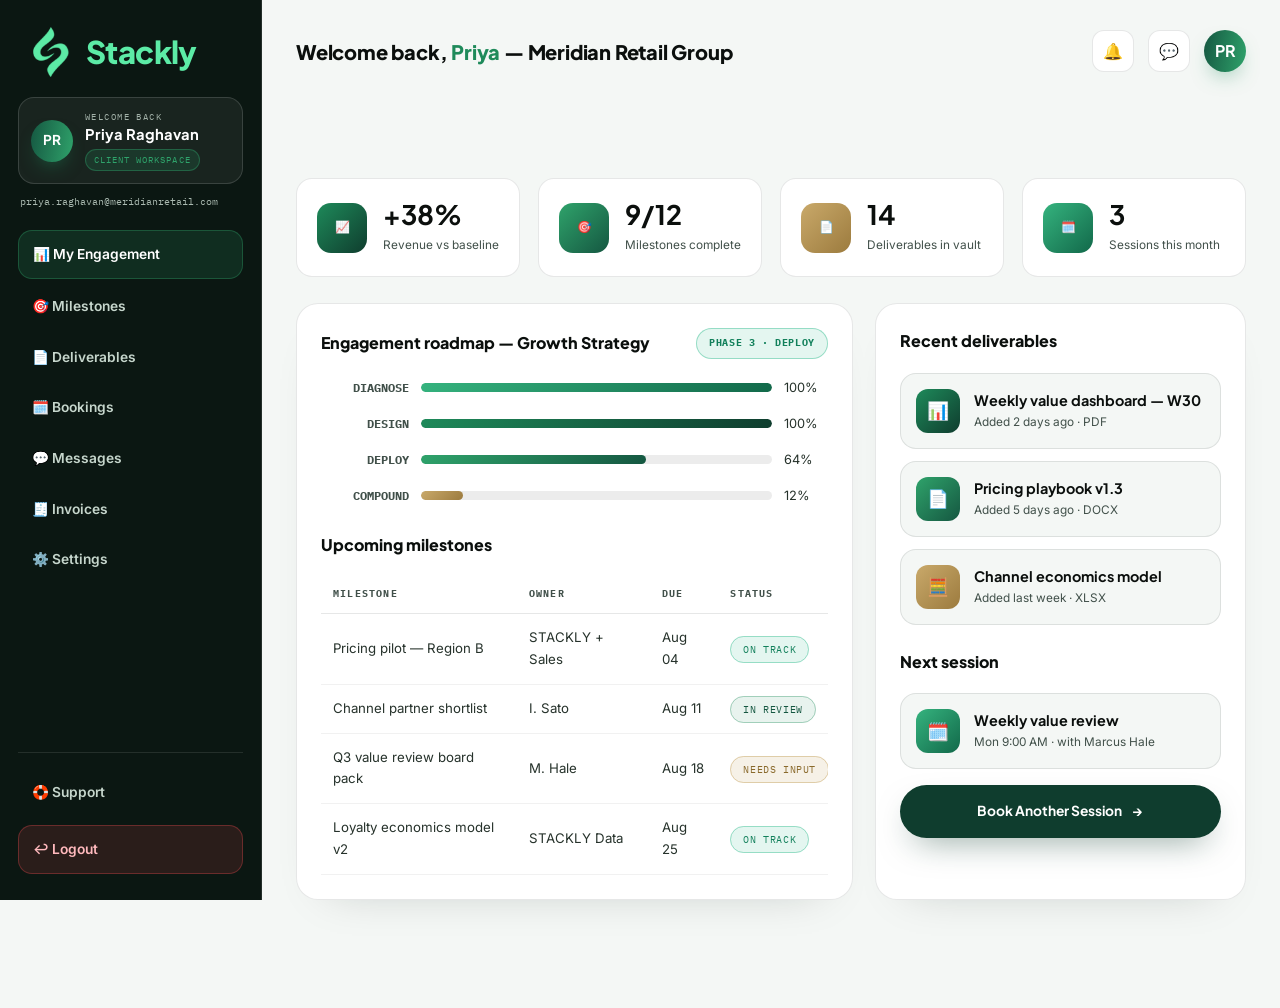
==== client-dashboard.html @ 8daa5e7c "second commit" ====
<!DOCTYPE html>
<html lang="en">
<head>
<meta charset="UTF-8">
<meta name="viewport" content="width=device-width, initial-scale=1.0">
<title>Client Dashboard — STACKLY</title>
<link rel="stylesheet" href="css/style.css">
</head>
<body class="dash-body">
<aside class="dash-side">
  <button class="side-close" aria-label="Close menu">✕</button>
  <a href="client-dashboard.html" class="logo"><span class="mark">◆</span>Stack<span class="tail">ly</span></a>

  <div class="side-id">
    <span class="side-avatar">PR</span>
    <div class="side-id-text">
      <small>Welcome back</small>
      <b>Priya Raghavan</b>
      <span class="side-role">Client workspace</span>
    </div>
  </div>
  <span class="side-mail" title="priya.raghavan@meridianretail.com">priya.raghavan@meridianretail.com</span>

  <nav class="dash-nav">
    <a href="#overview" data-view="overview" class="active">📊 My Engagement</a>
    <a href="#milestones" data-view="milestones">🎯 Milestones</a>
    <a href="#deliverables" data-view="deliverables">📄 Deliverables</a>
    <a href="#bookings" data-view="bookings">🗓️ Bookings</a>
    <a href="#messages" data-view="messages">💬 Messages</a>
    <a href="#invoices" data-view="invoices">🧾 Invoices</a>
    <a href="#settings" data-view="settings">⚙️ Settings</a>
  </nav>

  <div class="side-bottom">
    <nav class="dash-nav">
      <a href="#support" data-view="support">🛟 Support</a>
      <a href="login.html" class="logout">↩ Logout</a>
    </nav>
  </div>
</aside>

<main class="dash-main">
  <div class="dash-topbar">
    <div class="dash-topbar-left">
      <button class="icon-btn dash-menu-toggle" aria-label="Toggle sidebar">☰</button>
      <h1 data-title>Welcome back, <span>Priya</span> — Meridian Retail Group</h1>
    </div>
    <div class="dash-user">
      <button class="icon-btn" onclick="location.href='404dash.html'" aria-label="Notifications">🔔</button>
      <button class="icon-btn" onclick="location.href='404dash.html'" aria-label="Messages">💬</button>
      <span class="avatar">PR</span>
    </div>
  </div>

  <!-- greeting block (mobile only) -->
  <div class="dash-welcome">
    <b>Welcome back, Priya</b>
    <span>Meridian Retail Group · Growth Strategy engagement</span>
  </div>

  <!-- ============ MY ENGAGEMENT ============ -->
  <section class="dash-view" data-panel="overview">
    <div class="stat-grid">
      <div class="stat-card"><span class="s-ic bg-cobalt">📈</span><div><b>+<span data-count="38">0</span>%</b><span>Revenue vs baseline</span></div></div>
      <div class="stat-card"><span class="s-ic bg-violet">🎯</span><div><b><span data-count="9">0</span>/12</b><span>Milestones complete</span></div></div>
      <div class="stat-card"><span class="s-ic bg-brass">📄</span><div><b><span data-count="14">0</span></b><span>Deliverables in vault</span></div></div>
      <div class="stat-card"><span class="s-ic bg-teal">🗓️</span><div><b><span data-count="3">0</span></b><span>Sessions this month</span></div></div>
    </div>

    <div class="dash-cols">
      <div class="dash-panel">
        <h2>Engagement roadmap — Growth Strategy <span class="pill ok">PHASE 3 · DEPLOY</span></h2>
        <div class="bar-row"><b>DIAGNOSE</b><div class="bar-track"><div class="bar-fill bg-teal" data-w="100"></div></div><span>100%</span></div>
        <div class="bar-row"><b>DESIGN</b><div class="bar-track"><div class="bar-fill bg-cobalt" data-w="100"></div></div><span>100%</span></div>
        <div class="bar-row"><b>DEPLOY</b><div class="bar-track"><div class="bar-fill bg-violet" data-w="64"></div></div><span>64%</span></div>
        <div class="bar-row"><b>COMPOUND</b><div class="bar-track"><div class="bar-fill bg-brass" data-w="12"></div></div><span>12%</span></div>
        <h2 style="margin-top:26px;">Upcoming milestones</h2>
        <div class="table-scroll">
        <table class="dash-table">
          <thead><tr><th>Milestone</th><th>Owner</th><th>Due</th><th>Status</th></tr></thead>
          <tbody>
            <tr><td>Pricing pilot — Region B</td><td>STACKLY + Sales</td><td>Aug 04</td><td><span class="pill ok">ON TRACK</span></td></tr>
            <tr><td>Channel partner shortlist</td><td>I. Sato</td><td>Aug 11</td><td><span class="pill info">IN REVIEW</span></td></tr>
            <tr><td>Q3 value review board pack</td><td>M. Hale</td><td>Aug 18</td><td><span class="pill warn">NEEDS INPUT</span></td></tr>
            <tr><td>Loyalty economics model v2</td><td>STACKLY Data</td><td>Aug 25</td><td><span class="pill ok">ON TRACK</span></td></tr>
          </tbody>
        </table>
        </div>
      </div>
      <div class="dash-panel">
        <h2>Recent deliverables</h2>
        <div class="info-card" style="margin-bottom:12px;"><span class="i-ic bg-cobalt">📊</span><div><h3>Weekly value dashboard — W30</h3><p>Added 2 days ago · PDF</p></div></div>
        <div class="info-card" style="margin-bottom:12px;"><span class="i-ic bg-violet">📄</span><div><h3>Pricing playbook v1.3</h3><p>Added 5 days ago · DOCX</p></div></div>
        <div class="info-card" style="margin-bottom:12px;"><span class="i-ic bg-brass">🧮</span><div><h3>Channel economics model</h3><p>Added last week · XLSX</p></div></div>
        <h2 style="margin-top:24px;">Next session</h2>
        <div class="info-card"><span class="i-ic bg-teal">🗓️</span><div><h3>Weekly value review</h3><p>Mon 9:00 AM · with Marcus Hale</p></div></div>
        <a href="404dash.html" class="btn btn-grad" style="width:100%;justify-content:center;margin-top:16px;">Book Another Session <span class="arr">→</span></a>
      </div>
    </div>
  </section>

  <!-- ============ MILESTONES ============ -->
  <section class="dash-view" data-panel="milestones" hidden>
    <div class="stat-grid">
      <div class="stat-card"><span class="s-ic bg-teal">✅</span><div><b><span data-count="9">0</span></b><span>Completed</span></div></div>
      <div class="stat-card"><span class="s-ic bg-cobalt">🚧</span><div><b><span data-count="2">0</span></b><span>In progress</span></div></div>
      <div class="stat-card"><span class="s-ic bg-brass">⏳</span><div><b><span data-count="1">0</span></b><span>Awaiting your input</span></div></div>
      <div class="stat-card"><span class="s-ic bg-violet">📅</span><div><b><span data-count="11">0</span>mo</b><span>To measured P&amp;L impact</span></div></div>
    </div>
    <div class="dash-panel">
      <h2>All milestones — Growth Strategy <a href="404dash.html" class="btn btn-ghost" style="color:var(--forest);">Export plan</a></h2>
      <div class="table-scroll">
      <table class="dash-table">
        <thead><tr><th>#</th><th>Milestone</th><th>Phase</th><th>Owner</th><th>Due</th><th>Status</th></tr></thead>
        <tbody>
          <tr><td>01</td><td>Baseline &amp; metric agreement</td><td>Diagnose</td><td>M. Hale</td><td>Feb 12</td><td><span class="pill ok">COMPLETE</span></td></tr>
          <tr><td>02</td><td>Demand &amp; segment analysis</td><td>Diagnose</td><td>STACKLY Data</td><td>Mar 03</td><td><span class="pill ok">COMPLETE</span></td></tr>
          <tr><td>03</td><td>Pricing power diagnostic</td><td>Diagnose</td><td>I. Sato</td><td>Mar 24</td><td><span class="pill ok">COMPLETE</span></td></tr>
          <tr><td>04</td><td>Growth roadmap sign-off</td><td>Design</td><td>Board</td><td>Apr 14</td><td><span class="pill ok">COMPLETE</span></td></tr>
          <tr><td>05</td><td>Channel economics model v1</td><td>Design</td><td>STACKLY Data</td><td>May 05</td><td><span class="pill ok">COMPLETE</span></td></tr>
          <tr><td>06</td><td>Operating cadence rollout</td><td>Design</td><td>M. Hale</td><td>May 26</td><td><span class="pill ok">COMPLETE</span></td></tr>
          <tr><td>07</td><td>Pricing pilot — Region A</td><td>Deploy</td><td>Sales</td><td>Jun 16</td><td><span class="pill ok">COMPLETE</span></td></tr>
          <tr><td>08</td><td>Frontline enablement program</td><td>Deploy</td><td>I. Sato</td><td>Jul 07</td><td><span class="pill ok">COMPLETE</span></td></tr>
          <tr><td>09</td><td>Value tracking dashboard live</td><td>Deploy</td><td>STACKLY Data</td><td>Jul 21</td><td><span class="pill ok">COMPLETE</span></td></tr>
          <tr><td>10</td><td>Pricing pilot — Region B</td><td>Deploy</td><td>STACKLY + Sales</td><td>Aug 04</td><td><span class="pill ok">ON TRACK</span></td></tr>
          <tr><td>11</td><td>Channel partner shortlist</td><td>Deploy</td><td>I. Sato</td><td>Aug 11</td><td><span class="pill info">IN REVIEW</span></td></tr>
          <tr><td>12</td><td>Q3 value review board pack</td><td>Compound</td><td>M. Hale</td><td>Aug 18</td><td><span class="pill warn">NEEDS INPUT</span></td></tr>
        </tbody>
      </table>
      </div>
    </div>
  </section>

  <!-- ============ DELIVERABLES ============ -->
  <section class="dash-view" data-panel="deliverables" hidden>
    <div class="dash-panel">
      <h2>Document vault — 14 files <a href="404dash.html" class="btn btn-grad">Upload a file</a></h2>
      <div class="doc-grid">
        <div class="info-card"><span class="i-ic bg-cobalt">📊</span><div><h3>Weekly value dashboard — W30</h3><p>PDF · 2.4 MB · added 2 days ago</p></div></div>
        <div class="info-card"><span class="i-ic bg-violet">📄</span><div><h3>Pricing playbook v1.3</h3><p>DOCX · 1.1 MB · added 5 days ago</p></div></div>
        <div class="info-card"><span class="i-ic bg-brass">🧮</span><div><h3>Channel economics model</h3><p>XLSX · 3.8 MB · added last week</p></div></div>
        <div class="info-card"><span class="i-ic bg-teal">📑</span><div><h3>Q2 value review board pack</h3><p>PDF · 6.2 MB · added Jul 02</p></div></div>
        <div class="info-card"><span class="i-ic bg-rose">🗺️</span><div><h3>36-month growth roadmap</h3><p>PDF · 4.7 MB · added Apr 14</p></div></div>
        <div class="info-card"><span class="i-ic bg-cobalt">📈</span><div><h3>Demand &amp; segment analysis</h3><p>XLSX · 5.1 MB · added Mar 03</p></div></div>
        <div class="info-card"><span class="i-ic bg-violet">📝</span><div><h3>Pricing diagnostic memo</h3><p>PDF · 900 KB · added Mar 24</p></div></div>
        <div class="info-card"><span class="i-ic bg-brass">📋</span><div><h3>Operating cadence guide</h3><p>DOCX · 780 KB · added May 26</p></div></div>
      </div>
    </div>
  </section>

  <!-- ============ BOOKINGS ============ -->
  <section class="dash-view" data-panel="bookings" hidden>
    <div class="dash-cols">
      <div class="dash-panel">
        <h2>Upcoming sessions <a href="404dash.html" class="btn btn-grad">Book a session</a></h2>
        <div class="table-scroll">
        <table class="dash-table">
          <thead><tr><th>Date</th><th>Session</th><th>Lead</th><th>Format</th><th>Status</th></tr></thead>
          <tbody>
            <tr><td>Mon, Aug 04</td><td>Weekly value review</td><td>M. Hale</td><td>Video · 45 min</td><td><span class="pill ok">CONFIRMED</span></td></tr>
            <tr><td>Thu, Aug 07</td><td>Pricing pilot readout</td><td>I. Sato</td><td>On-site · 90 min</td><td><span class="pill ok">CONFIRMED</span></td></tr>
            <tr><td>Mon, Aug 11</td><td>Weekly value review</td><td>M. Hale</td><td>Video · 45 min</td><td><span class="pill info">PENDING</span></td></tr>
            <tr><td>Tue, Aug 19</td><td>Q3 board pack walkthrough</td><td>M. Hale</td><td>On-site · 2 hrs</td><td><span class="pill info">PENDING</span></td></tr>
          </tbody>
        </table>
        </div>
      </div>
      <div class="dash-panel">
        <h2>Your partner</h2>
        <div class="info-card" style="margin-bottom:12px;"><span class="i-ic bg-cobalt">👤</span><div><h3>Marcus Hale</h3><p>Managing Partner · Growth</p></div></div>
        <div class="info-card" style="margin-bottom:12px;"><span class="i-ic bg-violet">👤</span><div><h3>Ingrid Sato</h3><p>Partner · Market Entry</p></div></div>
        <h2 style="margin-top:24px;">Session credits</h2>
        <div class="bar-row"><b>USED</b><div class="bar-track"><div class="bar-fill bg-cobalt" data-w="68"></div></div><span>17</span></div>
        <div class="bar-row"><b>REMAIN</b><div class="bar-track"><div class="bar-fill bg-teal" data-w="32"></div></div><span>8</span></div>
        <a href="404dash.html" class="btn btn-ghost" style="width:100%;justify-content:center;margin-top:14px;color:var(--forest);">Request more credits</a>
      </div>
    </div>
  </section>

  <!-- ============ MESSAGES ============ -->
  <section class="dash-view" data-panel="messages" hidden>
    <div class="dash-panel">
      <h2>Message threads <a href="404dash.html" class="btn btn-grad">New message</a></h2>
      <div class="info-card" style="margin-bottom:12px;"><span class="i-ic bg-cobalt">💬</span><div><h3>Marcus Hale — Pricing pilot results</h3><p>“Region A landed at +6.4% margin, ahead of the model…” · 2 hrs ago</p></div><span class="pill warn">2 NEW</span></div>
      <div class="info-card" style="margin-bottom:12px;"><span class="i-ic bg-violet">💬</span><div><h3>Ingrid Sato — Partner shortlist</h3><p>“Four candidates cleared commercial screening…” · yesterday</p></div><span class="pill warn">1 NEW</span></div>
      <div class="info-card" style="margin-bottom:12px;"><span class="i-ic bg-brass">💬</span><div><h3>STACKLY Data — Dashboard refresh</h3><p>“W30 figures are live in your vault.” · 2 days ago</p></div><span class="pill ok">READ</span></div>
      <div class="info-card" style="margin-bottom:12px;"><span class="i-ic bg-teal">💬</span><div><h3>Engagement desk — Q3 board pack</h3><p>“We need your commentary by Friday to lock the pack.” · 4 days ago</p></div><span class="pill ok">READ</span></div>
      <div class="info-card"><span class="i-ic bg-rose">💬</span><div><h3>Marcus Hale — Cadence change</h3><p>“Moving the weekly to 9:00 from next Monday.” · last week</p></div><span class="pill ok">READ</span></div>
    </div>
  </section>

  <!-- ============ INVOICES ============ -->
  <section class="dash-view" data-panel="invoices" hidden>
    <div class="stat-grid">
      <div class="stat-card"><span class="s-ic bg-cobalt">🧾</span><div><b>$<span data-count="95">0</span>k</b><span>Engagement value</span></div></div>
      <div class="stat-card"><span class="s-ic bg-teal">✅</span><div><b>$<span data-count="66.5">0</span>k</b><span>Settled to date</span></div></div>
      <div class="stat-card"><span class="s-ic bg-brass">⏳</span><div><b>$<span data-count="19">0</span>k</b><span>Outstanding</span></div></div>
      <div class="stat-card"><span class="s-ic bg-violet">🎯</span><div><b>$<span data-count="9.5">0</span>k</b><span>Outcome-linked</span></div></div>
    </div>
    <div class="dash-panel">
      <h2>Invoice history <a href="404dash.html" class="btn btn-ghost" style="color:var(--forest);">Download all</a></h2>
      <div class="table-scroll">
      <table class="dash-table">
        <thead><tr><th>Invoice</th><th>Issued</th><th>Description</th><th>Amount</th><th>Status</th></tr></thead>
        <tbody>
          <tr><td>FY26-071</td><td>Feb 14</td><td>Engagement mobilisation</td><td>$28,500</td><td><span class="pill ok">PAID</span></td></tr>
          <tr><td>FY26-088</td><td>Apr 16</td><td>Design phase — milestone 04–06</td><td>$23,750</td><td><span class="pill ok">PAID</span></td></tr>
          <tr><td>FY26-102</td><td>Jun 18</td><td>Deploy phase — milestone 07–09</td><td>$14,250</td><td><span class="pill ok">PAID</span></td></tr>
          <tr><td>FY26-114</td><td>Jul 22</td><td>Deploy phase — milestone 10–11</td><td>$19,000</td><td><span class="pill warn">DUE AUG 21</span></td></tr>
          <tr><td>FY26-120</td><td>—</td><td>Outcome-linked tranche</td><td>$9,500</td><td><span class="pill info">ON COMPLETION</span></td></tr>
        </tbody>
      </table>
      </div>
    </div>
  </section>

  <!-- ============ SETTINGS ============ -->
  <section class="dash-view" data-panel="settings" hidden>
    <div class="dash-cols">
      <div class="dash-panel">
        <h2>Account details</h2>
        <div class="form-row">
          <div class="form-field"><label for="stName">Full name</label><input id="stName" type="text" value="Priya Raghavan"><span class="field-msg"></span></div>
          <div class="form-field"><label for="stRole">Job title</label><input id="stRole" type="text" value="Chief Executive Officer"><span class="field-msg"></span></div>
        </div>
        <div class="form-row">
          <div class="form-field"><label for="stMail">Work email</label><input id="stMail" type="email" value="priya.raghavan@meridianretail.com"><span class="field-msg"></span></div>
          <div class="form-field"><label for="stPhone">Phone</label><input id="stPhone" type="tel" value="9876543210" maxlength="10" inputmode="numeric"><span class="field-msg"></span></div>
        </div>
        <div class="form-field"><label for="stCo">Company</label><input id="stCo" type="text" value="Meridian Retail Group"><span class="field-msg"></span></div>
        <a href="404dash.html" class="btn btn-grad" style="width:100%;justify-content:center;">Save changes <span class="arr">→</span></a>
      </div>
      <div class="dash-panel">
        <h2>Notifications</h2>
        <label class="toggle-row"><span><b>Milestone updates</b><small>When a milestone changes status</small></span><input type="checkbox" checked><i></i></label>
        <label class="toggle-row"><span><b>New deliverables</b><small>When a file lands in your vault</small></span><input type="checkbox" checked><i></i></label>
        <label class="toggle-row"><span><b>Session reminders</b><small>24 hours before each session</small></span><input type="checkbox" checked><i></i></label>
        <label class="toggle-row"><span><b>Invoice alerts</b><small>When an invoice is issued or due</small></span><input type="checkbox"><i></i></label>
        <label class="toggle-row"><span><b>The Monday Briefing</b><small>Weekly strategy newsletter</small></span><input type="checkbox" checked><i></i></label>
        <h2 style="margin-top:24px;">Security</h2>
        <a href="404dash.html" class="btn btn-ghost" style="width:100%;justify-content:center;color:var(--forest);">Change password</a>
      </div>
    </div>
  </section>

  <!-- ============ SUPPORT ============ -->
  <section class="dash-view" data-panel="support" hidden>
    <div class="dash-cols">
      <div class="dash-panel">
        <h2>Get help</h2>
        <div class="info-card" style="margin-bottom:12px;"><span class="i-ic bg-cobalt">📞</span><div><h3>Call the engagement desk</h3><p>(+01) 234-567-89 · Mon–Fri, 9:00–18:00</p></div></div>
        <div class="info-card" style="margin-bottom:12px;"><span class="i-ic bg-violet">✉️</span><div><h3>Email your partner</h3><p>marcus.hale@stackly.consulting</p></div></div>
        <div class="info-card" style="margin-bottom:12px;"><span class="i-ic bg-brass">🛟</span><div><h3>Raise a support ticket</h3><p>Typical first response — under 3 hours</p></div></div>
        <div class="info-card"><span class="i-ic bg-teal">📘</span><div><h3>Workspace guide</h3><p>How to use the vault, cadence and value tracking</p></div></div>
        <a href="404dash.html" class="btn btn-grad" style="width:100%;justify-content:center;margin-top:16px;">Open a ticket <span class="arr">→</span></a>
      </div>
      <div class="dash-panel">
        <h2>Common questions</h2>
        <div class="faq-list">
          <details class="faq"><summary>How often is the value dashboard refreshed?<span class="pl">＋</span></summary><div class="faq-body">Every Monday by 07:00 local time, using the previous week's closed figures from your systems.</div></details>
          <details class="faq"><summary>Who can I add to this workspace?<span class="pl">＋</span></summary><div class="faq-body">Any named contact on the engagement contract. Ask your partner to invite them — access is provisioned within one business day.</div></details>
          <details class="faq"><summary>How long are deliverables retained?<span class="pl">＋</span></summary><div class="faq-body">For the duration of the engagement plus 24 months. You can export the full vault at any point.</div></details>
          <details class="faq"><summary>Can I reschedule a session?<span class="pl">＋</span></summary><div class="faq-body">Yes — reschedule from Bookings up to 12 hours before the session, or message your partner directly.</div></details>
        </div>
      </div>
    </div>
  </section>
</main>
<script src="js/script.js"></script>
</body>
</html>
---- css/style.css ----
/* ============================================================
   STACKLY — Business Strategy Consulting
   Theme: Optive-style · White / Forest Green / Charcoal / Mint
   Fonts: Plus Jakarta Sans (display) · Inter (body) · IBM Plex Mono (data)
   ============================================================ */
@import url('https://fonts.googleapis.com/css2?family=Plus+Jakarta+Sans:wght@400;500;600;700;800&family=Inter:wght@400;500;600;700&family=IBM+Plex+Mono:wght@400;500;600&display=swap');

:root{
  --paper:#FFFFFF;
  --cloud:#F4F7F5;
  --mint:#E9F3EC;
  --forest:#0F3D2E;
  --forest-2:#155741;
  --pine:#0B1712;
  --pine-2:#10231B;
  --em:#1E8A5A;
  --em-bright:#2FA36B;
  --logo-light:#17C97C;   /* logo on white headers */
  --logo-dark:#5CEBA6;    /* logo on forest/dark panels */
  --sand:#C9A96A;
  --ink:#0B0F0D;
  --slate:#41504A;
  --mist:#C6D6CC;
  --line:rgba(255,255,255,.1);
  --line-dark:rgba(16,22,19,.1);
  --grad:linear-gradient(100deg,var(--forest-2),var(--em-bright));
  --grad-soft:linear-gradient(100deg,rgba(30,138,90,.12),rgba(47,163,107,.12));
  --glass:rgba(255,255,255,.06);
  --glass-brd:rgba(255,255,255,.14);
  --shadow:0 24px 60px -24px rgba(8,25,18,.5);
  --r-lg:22px; --r-md:16px; --r-sm:10px;
  --fd:'Plus Jakarta Sans',sans-serif;
  --fb:'Inter',sans-serif;
  --fm:'IBM Plex Mono',monospace;
  --wrap:1180px;
  --ease:cubic-bezier(.22,.68,.28,1);
  /* one spacing scale for every section + card grid */
  --sec-pad:78px;      /* vertical rhythm between sections */
  --grid-gap:24px;     /* gap for all card grids          */
  --head-gap:42px;     /* section heading → content       */
  --head-h:92px;       /* sticky header height allowance  */
}

*{margin:0;padding:0;box-sizing:border-box;}
/* Animated counters are spans inside <b>. Component label rules like
   `.stat-card span` would otherwise shrink them to caption size, so this
   utility forces them to inherit the number styling around them. */
[data-count]{font-size:inherit!important;color:inherit!important;line-height:inherit!important;letter-spacing:inherit!important;}
html{scroll-behavior:smooth;}
body{font-family:var(--fb);color:var(--ink);background:var(--paper);line-height:1.65;overflow-x:hidden;}
img,svg,canvas,video{max-width:100%;display:block;}
a{text-decoration:none;color:inherit;}
ul{list-style:none;}
button{font-family:inherit;cursor:pointer;border:none;background:none;}
input,textarea,select{font-family:inherit;}
::selection{background:var(--em);color:#fff;}

.wrap{width:min(var(--wrap),92%);margin-inline:auto;}
.eyebrow{font-family:var(--fm);font-size:.72rem;font-weight:600;letter-spacing:.22em;text-transform:uppercase;display:inline-flex;align-items:center;gap:10px;color:var(--em);}
.eyebrow::before{content:"";width:26px;height:1px;background:var(--em);display:inline-block;}
.sec-head{max-width:680px;margin-bottom:var(--head-gap);}
.sec-head h2{font-family:var(--fd);font-size:clamp(1.7rem,3.4vw,2.6rem);line-height:1.18;font-weight:800;margin-top:14px;letter-spacing:-.02em;color:var(--ink);}
.sec-head p{margin-top:14px;color:var(--slate);}
.sec-head.center{margin-inline:auto;text-align:center;}
/* centred call-to-action that closes a section */
.sec-cta{text-align:center;margin-top:38px;}
.sec-head.center .eyebrow::after{content:"";width:26px;height:1px;background:var(--em);display:inline-block;}
.on-dark .sec-head h2{color:#fff;}
.on-dark .sec-head p{color:var(--mist);}
.on-dark .eyebrow{color:var(--em-bright);}
.on-dark .eyebrow::before,.on-dark .sec-head.center .eyebrow::after{background:var(--em-bright);}
.grad-text{background:linear-gradient(100deg,var(--em-bright),#8FD9AE);-webkit-background-clip:text;background-clip:text;color:transparent;}

section{padding:var(--sec-pad) 0;position:relative;}
.sec-light{background:var(--cloud);}
.sec-white{background:var(--paper);}
.sec-dark{background:var(--pine-2);}

/* ---------- Buttons ---------- */
.btn{position:relative;display:inline-flex;align-items:center;gap:10px;font-family:var(--fd);font-weight:700;font-size:.86rem;padding:15px 30px;border-radius:60px;overflow:hidden;transition:transform .35s var(--ease),box-shadow .35s var(--ease),color .35s;z-index:1;}
.btn::before{content:"";position:absolute;inset:0;border-radius:inherit;transform:translateX(-101%);transition:transform .45s var(--ease);z-index:-1;}
.btn:hover{transform:translateY(-3px);}
.btn:active{transform:translateY(-1px) scale(.98);}
.btn-grad{background:var(--forest);color:#fff;box-shadow:0 14px 34px -14px rgba(15,61,46,.55);}
.btn-grad::before{background:var(--grad);}
.btn-grad:hover::before{transform:translateX(0);}
.btn-ghost{color:#fff;border:1px solid var(--glass-brd);background:var(--glass);backdrop-filter:blur(8px);}
.btn-ghost::before{background:var(--grad);}
.btn-ghost:hover{border-color:transparent;}
.btn-ghost:hover::before{transform:translateX(0);}
.btn-ink{background:var(--pine);color:#fff;}
.btn-ink::before{background:var(--grad);}
.btn-ink:hover::before{transform:translateX(0);}
.btn .arr{transition:transform .35s var(--ease);}
.btn:hover .arr{transform:translateX(5px);}

/* ---------- Header ---------- */
.site-head{position:sticky;top:0;z-index:120;background:var(--paper);border-bottom:1px solid var(--line-dark);padding:18px 0;transition:box-shadow .4s,padding .4s;}
.site-head.scrolled{box-shadow:0 14px 40px -20px rgba(8,25,18,.25);padding:13px 0;}
.head-in{display:flex;align-items:center;justify-content:space-between;gap:24px;}
.logo{font-family:var(--fd);font-weight:800;font-size:1.95rem;color:var(--logo-light);display:flex;align-items:center;gap:10px;letter-spacing:-.02em;position:relative;overflow:hidden;}
.logo::after{content:"";position:absolute;top:0;bottom:0;left:0;width:45%;z-index:2;pointer-events:none;opacity:0;mix-blend-mode:screen;background:linear-gradient(105deg,transparent 0%,rgba(255,255,255,.25) 42%,rgba(245,250,248,.95) 50%,rgba(255,255,255,.25) 58%,transparent 100%);transform:translateX(-180%) skewX(-16deg);}
.logo:hover::after{animation:logoShine .85s ease-out;}
@keyframes logoShine{0%{transform:translateX(-180%) skewX(-16deg);opacity:0;}12%{opacity:1;}100%{transform:translateX(260%) skewX(-16deg);opacity:0;}}
/* mark ships in two pre-coloured variants that match the wordmark exactly */
.logo .mark{width:50px;height:50px;flex:none;background:url(../assets/img/mark-light.webp) center/contain no-repeat;
  font-size:0;line-height:0;transition:transform .4s var(--ease);}
.on-dark .logo .mark,.site-foot .logo .mark,.auth-brand .logo .mark,.dash-side .logo .mark{background-image:url(../assets/img/mark-dark.webp);}
.logo:hover .mark{transform:scale(1.07);}
.logo span.tail{color:inherit;margin-left:-10px;}
.on-dark .logo,.site-foot .logo,.auth-brand .logo,.dash-side .logo{color:var(--logo-dark);}
.main-nav{display:flex;gap:6px;}
.main-nav a{position:relative;color:#26332C;font-weight:600;font-size:1rem;padding:11px 18px;border-radius:40px;transition:color .3s;}
.main-nav a::after{content:"";position:absolute;left:18px;right:18px;bottom:5px;height:2px;border-radius:2px;background:var(--grad);transform:scaleX(0);transform-origin:left;transition:transform .35s var(--ease);}
.main-nav a:hover,.main-nav a.active{color:var(--forest);}
.main-nav a:hover::after,.main-nav a.active::after{transform:scaleX(1);}
.head-cta{display:flex;align-items:center;gap:14px;}
.head-cta .btn{padding:14px 32px;font-size:.96rem;}
.head-cta .btn-ghost{color:var(--forest);border-color:rgba(15,61,46,.25);background:var(--mint);}
.nav-toggle{display:none;width:48px;height:48px;border-radius:12px;background:var(--mint);border:1px solid rgba(15,61,46,.2);color:var(--forest);font-size:1.28rem;}

/* ---------- Hero (shared) ---------- */
.hero{min-height:100vh;min-height:100svh;display:flex;align-items:center;position:relative;overflow:hidden;background:linear-gradient(150deg,#0B1F17 0%,#0F3D2E 55%,#123B2C 100%);color:#fff;padding:120px 0 90px;}
.hero-canvas{position:absolute;inset:0;z-index:0;opacity:.85;}
.aurora{position:absolute;border-radius:50%;filter:blur(90px);opacity:.5;pointer-events:none;z-index:0;}
.aur-1{width:560px;height:560px;background:radial-gradient(circle,rgba(47,163,107,.6),transparent 65%);top:-160px;left:-120px;animation:aur 16s ease-in-out infinite;}
.aur-2{width:520px;height:520px;background:radial-gradient(circle,rgba(21,87,65,.85),transparent 65%);bottom:-180px;right:-100px;animation:aur 19s ease-in-out infinite reverse;}
.aur-3{width:360px;height:360px;background:radial-gradient(circle,rgba(201,169,106,.35),transparent 62%);top:38%;left:52%;animation:aur 22s ease-in-out infinite 2s;}
@keyframes aur{0%,100%{transform:translate(0,0) scale(1);}33%{transform:translate(60px,-40px) scale(1.12);}66%{transform:translate(-40px,50px) scale(.94);}}
.grid-floor{position:absolute;left:-10%;right:-10%;bottom:-14%;height:52%;z-index:0;background:linear-gradient(rgba(47,163,107,.15) 1px,transparent 1px),linear-gradient(90deg,rgba(47,163,107,.15) 1px,transparent 1px);background-size:52px 52px;transform:perspective(620px) rotateX(64deg);mask-image:linear-gradient(to top,rgba(0,0,0,.85),transparent 78%);-webkit-mask-image:linear-gradient(to top,rgba(0,0,0,.85),transparent 78%);animation:floorScroll 14s linear infinite;}
@keyframes floorScroll{to{background-position:0 52px,52px 0;}}
.hero .wrap{position:relative;z-index:2;}
.hero-kicker{display:inline-flex;align-items:center;gap:10px;font-family:var(--fm);font-size:.72rem;letter-spacing:.2em;text-transform:uppercase;color:#BFE6CF;padding:9px 18px;border:1px solid var(--glass-brd);border-radius:40px;background:var(--glass);backdrop-filter:blur(8px);animation:fadeUp .8s var(--ease) both;}
.hero-kicker .dot{width:7px;height:7px;border-radius:50%;background:var(--em-bright);animation:pulse 2s infinite;}
@keyframes pulse{0%,100%{box-shadow:0 0 0 0 rgba(47,163,107,.5);}50%{box-shadow:0 0 0 8px rgba(47,163,107,0);}}
.hero h1{font-family:var(--fd);font-size:clamp(2.3rem,5.2vw,3.9rem);line-height:1.1;font-weight:800;letter-spacing:-.03em;margin:22px 0 20px;animation:fadeUp .8s .12s var(--ease) both;}
.hero p.lead{color:#DCE9E2;font-size:1.06rem;max-width:540px;animation:fadeUp .8s .22s var(--ease) both;}
.hero-actions{display:flex;gap:16px;flex-wrap:wrap;margin-top:34px;animation:fadeUp .8s .32s var(--ease) both;}
.hero .btn-grad{background:var(--em);}
.hero-proof{display:flex;gap:34px;flex-wrap:wrap;margin-top:46px;animation:fadeUp .8s .42s var(--ease) both;}
.hero-proof .pr b{font-family:var(--fd);font-size:1.6rem;display:flex;align-items:baseline;gap:2px;color:#fff;}
.hero-proof .pr b em{font-style:normal;color:var(--em-bright);}
.hero-proof .pr span{font-size:.78rem;color:var(--mist);letter-spacing:.04em;}
@keyframes fadeUp{from{opacity:0;transform:translateY(28px);}to{opacity:1;transform:translateY(0);}}

/* Strategy ring — signature */
.ring-stage{position:relative;width:min(430px,86%);aspect-ratio:1;margin-inline:auto;animation:fadeUp .9s .3s var(--ease) both;}
.ring-core{position:absolute;inset:27%;border-radius:50%;background:var(--grad);display:grid;place-items:center;text-align:center;color:#fff;box-shadow:0 0 90px rgba(47,163,107,.45),inset 0 0 40px rgba(255,255,255,.14);animation:coreBreathe 5s ease-in-out infinite;}
.ring-core b{font-family:var(--fd);font-size:1.9rem;line-height:1;}
.ring-core span{font-family:var(--fm);font-size:.58rem;letter-spacing:.18em;text-transform:uppercase;opacity:.85;margin-top:6px;}
@keyframes coreBreathe{0%,100%{transform:scale(1);}50%{transform:scale(1.045);}}
.ring{position:absolute;border-radius:50%;border:1px dashed rgba(255,255,255,.25);}
.ring.r1{inset:14%;animation:spin 26s linear infinite;}
.ring.r2{inset:2%;animation:spin 44s linear infinite reverse;}
@keyframes spin{to{transform:rotate(360deg);}}
.ring .node{position:absolute;top:-24px;left:50%;transform:translateX(-50%);min-width:118px;padding:9px 13px;border-radius:12px;background:rgba(9,26,19,.92);border:1px solid var(--glass-brd);backdrop-filter:blur(10px);display:flex;gap:9px;align-items:center;animation:spin 26s linear infinite reverse;box-shadow:var(--shadow);}
.ring.r2 .node{animation-duration:44s;animation-direction:normal;}
.ring .node .ic{width:30px;height:30px;border-radius:9px;display:grid;place-items:center;font-size:.9rem;flex:none;}
.ring .node b{font-family:var(--fd);font-size:.78rem;display:block;line-height:1.2;color:#fff;}
.ring .node span{font-size:.62rem;color:var(--mist);font-family:var(--fm);letter-spacing:.05em;}
.node.n2{top:auto;bottom:-24px;}
.node.n3{top:50%;left:-34px;transform:translateY(-50%);}
.node.n4{top:50%;left:auto;right:-34px;transform:translateY(-50%);}

/* Page hero (inner pages) */
.page-hero{min-height:calc(100svh - var(--head-h));display:flex;align-items:center;text-align:center;}
.page-hero .crumb{font-family:var(--fm);font-size:.72rem;letter-spacing:.2em;text-transform:uppercase;color:var(--mist);animation:fadeUp .7s .35s var(--ease) both;margin-top:22px;display:block;}
.page-hero .crumb b{color:var(--em-bright);font-weight:500;}
.page-hero h1{margin-bottom:6px;}
.page-hero p.lead{margin-inline:auto;}
.page-hero .hero-actions{justify-content:center;}

/* ---------- Marquee ---------- */
.marquee{overflow:hidden;background:var(--paper);border-block:1px solid var(--line-dark);padding:18px 0;position:relative;z-index:2;}
.marquee-track{display:flex;gap:56px;width:max-content;animation:mq 26s linear infinite;}
.marquee-track span{font-family:var(--fd);font-weight:700;font-size:.85rem;color:#37473F;display:flex;align-items:center;gap:14px;white-space:nowrap;letter-spacing:.06em;}
.marquee-track span i{font-style:normal;color:var(--em);}
@keyframes mq{to{transform:translateX(-50%);}}

/* ---------- Stat cards ---------- */
.stat-band{background:var(--pine-2);}
.stat-grid4{display:grid;grid-template-columns:repeat(4,1fr);gap:var(--grid-gap);}
.stat-glass{position:relative;border-radius:var(--r-lg);padding:30px 26px;background:var(--glass);border:1px solid var(--glass-brd);backdrop-filter:blur(14px);overflow:hidden;transition:transform .45s var(--ease),border-color .45s;}
.stat-glass::before{content:"";position:absolute;inset:0;background:var(--grad-soft);opacity:0;transition:opacity .45s;}
.stat-glass:hover{transform:translateY(-8px);border-color:rgba(47,163,107,.55);}
.stat-glass:hover::before{opacity:1;}
.stat-glass b{font-family:var(--fd);font-size:2.2rem;color:#fff;display:flex;align-items:baseline;gap:3px;position:relative;}
.stat-glass b em{font-style:normal;color:var(--em-bright);font-size:1.4rem;}
.stat-glass span{color:var(--mist);font-size:.85rem;position:relative;}
.stat-glass .tick{position:absolute;top:22px;right:22px;font-family:var(--fm);font-size:.6rem;letter-spacing:.14em;color:var(--em-bright);border:1px solid rgba(47,163,107,.4);padding:4px 9px;border-radius:20px;}

/* ---------- Service cards ---------- */
.svc-grid{display:grid;grid-template-columns:repeat(3,1fr);gap:var(--grid-gap);}
.svc-card{position:relative;background:var(--paper);border:1px solid var(--line-dark);border-radius:var(--r-lg);padding:34px 28px;overflow:hidden;transition:transform .5s var(--ease),box-shadow .5s var(--ease);display:flex;flex-direction:column;height:100%;}
.svc-card::after{content:"";position:absolute;inset:auto 0 0 0;height:4px;background:var(--grad);transform:scaleX(0);transform-origin:left;transition:transform .5s var(--ease);}
.svc-card:hover{transform:translateY(-10px);box-shadow:0 30px 60px -30px rgba(8,25,18,.3);}
.svc-card:hover::after{transform:scaleX(1);}
.svc-card .num{position:absolute;top:20px;right:24px;font-family:var(--fm);font-size:.68rem;letter-spacing:.16em;color:var(--slate);opacity:.7;}
.svc-ic{width:58px;height:58px;border-radius:16px;display:grid;place-items:center;font-size:1.5rem;color:#fff;margin-bottom:22px;box-shadow:0 14px 28px -12px rgba(8,25,18,.4);transition:transform .5s var(--ease);}
.svc-card:hover .svc-ic{transform:rotate(-8deg) scale(1.08);}
.svc-card h3{font-family:var(--fd);font-size:1.16rem;margin-bottom:10px;letter-spacing:-.01em;font-weight:700;}
.svc-card p{color:var(--slate);font-size:.92rem;flex:1;}
.svc-card .link{margin-top:20px;font-family:var(--fd);font-weight:700;font-size:.83rem;color:var(--em);display:inline-flex;align-items:center;gap:8px;}
.svc-card .link .arr{transition:transform .35s var(--ease);}
.svc-card:hover .link .arr{transform:translateX(6px);}
/* Consistent icon family — green/charcoal/sand */
.bg-cobalt{background:linear-gradient(135deg,#1E8A5A,#0F3D2E);}
.bg-violet{background:linear-gradient(135deg,#2FA36B,#155741);}
.bg-brass{background:linear-gradient(135deg,#C9A96A,#9C7B3E);}
.bg-teal{background:linear-gradient(135deg,#35B37E,#12694A);}
.bg-rose{background:linear-gradient(135deg,#557F6C,#2C4A3D);}
.bg-inkb{background:linear-gradient(135deg,#24352C,#0B1712);}

/* ---------- Split ---------- */
.split{display:grid;grid-template-columns:1fr 1fr;gap:64px;align-items:center;}
.split .sec-head{margin-bottom:26px;}
.visual-panel{position:relative;border-radius:26px;overflow:hidden;min-height:440px;background:linear-gradient(150deg,#0B1F17,#155741);border:1px solid rgba(15,61,46,.25);box-shadow:0 34px 70px -34px rgba(8,25,18,.45);}
.visual-panel .vp-grid{position:absolute;inset:0;background:linear-gradient(rgba(47,163,107,.14) 1px,transparent 1px),linear-gradient(90deg,rgba(47,163,107,.14) 1px,transparent 1px);background-size:44px 44px;animation:vpPan 18s linear infinite;}
@keyframes vpPan{to{background-position:44px 44px,44px 44px;}}
.visual-panel .aurora{filter:blur(70px);}
.vp-chart{position:absolute;left:9%;right:9%;bottom:12%;height:56%;display:flex;align-items:flex-end;gap:7%;}
.vp-chart .bar{flex:1;border-radius:10px 10px 4px 4px;background:linear-gradient(to top,rgba(30,138,90,.95),rgba(47,163,107,.95));transform:scaleY(0);transform-origin:bottom;transition:transform 1s var(--ease);box-shadow:0 0 30px rgba(47,163,107,.3);}
.vp-chart .bar.gold{background:linear-gradient(to top,#9C7B3E,#C9A96A);}
.reveal.in .vp-chart .bar{transform:scaleY(1);}
.vp-chart .bar:nth-child(2){transition-delay:.12s;}.vp-chart .bar:nth-child(3){transition-delay:.24s;}
.vp-chart .bar:nth-child(4){transition-delay:.36s;}.vp-chart .bar:nth-child(5){transition-delay:.48s;}
.vp-badge{position:absolute;display:flex;gap:10px;align-items:center;background:rgba(9,26,19,.92);border:1px solid var(--glass-brd);backdrop-filter:blur(12px);border-radius:14px;padding:12px 16px;color:#fff;box-shadow:var(--shadow);animation:bob 5s ease-in-out infinite;}
.vp-badge .ic{width:34px;height:34px;border-radius:10px;display:grid;place-items:center;}
.vp-badge b{font-family:var(--fd);font-size:.86rem;display:block;line-height:1.2;}
.vp-badge span{font-size:.66rem;color:var(--mist);font-family:var(--fm);}
@keyframes bob{0%,100%{transform:translateY(0);}50%{transform:translateY(-12px);}}
.check-list li{display:flex;gap:14px;margin-bottom:16px;align-items:flex-start;}
.check-list .ck{width:24px;height:24px;flex:none;border-radius:8px;background:var(--grad);color:#fff;display:grid;place-items:center;font-size:.7rem;margin-top:2px;}
.check-list b{display:block;font-family:var(--fd);font-size:.95rem;}
.check-list p{color:var(--slate);font-size:.88rem;}

/* ---------- Process ---------- */
.process{counter-reset:step;}
.proc-grid{display:grid;grid-template-columns:repeat(4,1fr);gap:var(--grid-gap);position:relative;}
.proc-grid::before{content:"";position:absolute;top:44px;left:6%;right:6%;height:2px;background:linear-gradient(90deg,transparent,rgba(47,163,107,.5),rgba(201,169,106,.5),transparent);}
.proc-card{position:relative;background:var(--glass);border:1px solid var(--glass-brd);border-radius:var(--r-lg);padding:60px 24px 28px;backdrop-filter:blur(12px);transition:transform .45s var(--ease),border-color .45s;}
.proc-card:hover{transform:translateY(-8px);border-color:rgba(201,169,106,.55);}
.proc-card .stepnum{counter-increment:step;position:absolute;top:-26px;left:24px;width:56px;height:56px;border-radius:18px;background:var(--grad);display:grid;place-items:center;font-family:var(--fd);font-weight:800;color:#fff;box-shadow:0 16px 30px -12px rgba(30,138,90,.7);transition:transform .45s var(--ease);}
.proc-card .stepnum::after{content:"0" counter(step);}
.proc-card:hover .stepnum{transform:rotate(-8deg) scale(1.1);}
.proc-card h3{font-family:var(--fd);color:#fff;font-size:1.05rem;margin-bottom:8px;}
.proc-card p{color:var(--mist);font-size:.86rem;}
.proc-card .tag{position:absolute;top:22px;right:20px;font-family:var(--fm);font-size:.58rem;letter-spacing:.14em;text-transform:uppercase;color:var(--em-bright);}

/* ---------- Case studies ---------- */
.tabs{display:flex;gap:10px;flex-wrap:wrap;margin-bottom:40px;}
.tabs button{font-family:var(--fd);font-weight:700;font-size:.8rem;padding:11px 22px;border-radius:40px;border:1px solid var(--line-dark);color:var(--slate);background:var(--paper);transition:all .35s var(--ease);}
.tabs button:hover{transform:translateY(-2px);border-color:var(--em);color:var(--em);}
.tabs button.active{background:var(--forest);color:#fff;border-color:transparent;box-shadow:0 12px 26px -12px rgba(15,61,46,.55);}
.case-grid{display:grid;grid-template-columns:repeat(3,1fr);gap:var(--grid-gap);}
.case-card{position:relative;border-radius:var(--r-lg);overflow:hidden;min-height:340px;display:flex;flex-direction:column;justify-content:flex-end;padding:26px;color:#fff;isolation:isolate;transition:transform .5s var(--ease),box-shadow .5s var(--ease);}
.case-card:hover{transform:translateY(-10px);box-shadow:0 34px 60px -26px rgba(8,25,18,.5);}
.case-card .cc-bg{position:absolute;inset:0;z-index:-2;transition:transform .8s var(--ease);}
.case-card:hover .cc-bg{transform:scale(1.07);}
.case-card::after{content:"";position:absolute;inset:0;background:linear-gradient(to top,rgba(6,17,12,.96) 26%,rgba(6,17,12,.72) 52%,rgba(6,17,12,.32) 78%,rgba(6,17,12,.15));z-index:-1;}
.case-card .cc-tag{position:absolute;top:20px;left:20px;font-family:var(--fm);font-size:.6rem;letter-spacing:.16em;text-transform:uppercase;background:rgba(8,20,15,.65);border:1px solid var(--glass-brd);backdrop-filter:blur(8px);padding:6px 12px;border-radius:30px;color:#BFE6CF;}
.case-card .kpi{font-family:var(--fd);font-size:1.9rem;font-weight:800;color:#6CE9AB;line-height:1;align-self:flex-start;padding:8px 16px;border-radius:14px;background:rgba(5,15,11,.66);border:1px solid rgba(108,233,171,.4);backdrop-filter:blur(10px);-webkit-backdrop-filter:blur(10px);text-shadow:0 2px 14px rgba(0,0,0,.7);box-shadow:0 12px 30px -18px rgba(0,0,0,.8);}
.case-card h3{font-family:var(--fd);font-size:1.1rem;margin:8px 0 6px;}
.case-card p{color:#C7D8CE;font-size:.85rem;max-height:0;opacity:0;overflow:hidden;transition:max-height .5s var(--ease),opacity .5s .05s;}
.case-card:hover p{max-height:120px;opacity:1;}
.case-card .link{margin-top:14px;font-family:var(--fd);font-size:.8rem;font-weight:700;color:#fff;display:inline-flex;gap:8px;align-items:center;}
.cc-1{background:linear-gradient(140deg,#0E2B1F,#2FA36B);}
.cc-2{background:linear-gradient(140deg,#123B2C,#3E8E68);}
.cc-3{background:linear-gradient(140deg,#3A3220,#C9A96A);}
.cc-4{background:linear-gradient(140deg,#0F3D2E,#35B37E);}
.cc-5{background:linear-gradient(140deg,#233329,#7FB998);}
.cc-6{background:linear-gradient(140deg,#101816,#24352C);}
.cc-bg{background-size:200% 200%;animation:ccFlow 12s ease-in-out infinite;}
@keyframes ccFlow{0%,100%{background-position:0% 0%;}50%{background-position:100% 100%;}}

/* ---------- Testimonials ---------- */
.testi-band{background:var(--pine);overflow:hidden;}
.testi-slider{position:relative;max-width:820px;margin-inline:auto;}
.testi-slide{display:none;text-align:center;animation:fadeUp .7s var(--ease);}
.testi-slide.active{display:block;}
.testi-slide .quote-ic{width:58px;height:58px;margin:0 auto 26px;border-radius:50%;background:var(--grad);display:grid;place-items:center;font-family:var(--fd);font-size:1.7rem;color:#fff;box-shadow:0 0 50px rgba(47,163,107,.4);}
.testi-slide blockquote{font-family:var(--fd);font-size:clamp(1.1rem,2.2vw,1.5rem);line-height:1.5;color:#E7F0EA;font-weight:500;letter-spacing:-.01em;}
.testi-slide .who{margin-top:26px;}
.testi-slide .who b{font-family:var(--fd);color:#fff;display:block;}
.testi-slide .who span{font-family:var(--fm);font-size:.72rem;color:var(--em-bright);letter-spacing:.1em;}
.testi-slide .stars{color:var(--sand);letter-spacing:4px;margin-top:10px;}
.testi-ctrl{display:flex;justify-content:center;gap:10px;margin-top:36px;align-items:center;}
.testi-ctrl .dot{width:10px;height:10px;border-radius:20px;background:rgba(255,255,255,.22);transition:all .4s var(--ease);}
.testi-ctrl .dot.active{width:32px;background:var(--grad);}
.testi-arrows{position:absolute;inset:50% -96px auto -96px;display:flex;justify-content:space-between;transform:translateY(-50%);pointer-events:none;}
.testi-arrows button{pointer-events:auto;width:48px;height:48px;border-radius:50%;background:var(--glass);border:1px solid var(--glass-brd);color:#fff;font-size:1.05rem;transition:all .35s var(--ease);backdrop-filter:blur(8px);}
.testi-arrows button:hover{background:var(--em);border-color:transparent;transform:scale(1.08);}
@media (max-width:1120px){.testi-arrows{inset:50% -20px auto -20px;}}
@media (max-width:820px){
  .testi-arrows{position:static;inset:auto;transform:none;justify-content:center;gap:16px;margin-top:26px;}
}

/* ---------- Insights ---------- */
.ins-grid{display:grid;grid-template-columns:repeat(3,1fr);gap:var(--grid-gap);}
.ins-card{background:var(--paper);border:1px solid var(--line-dark);border-radius:var(--r-lg);overflow:hidden;transition:transform .5s var(--ease),box-shadow .5s var(--ease);display:flex;flex-direction:column;}
.ins-card:hover{transform:translateY(-10px);box-shadow:0 30px 60px -30px rgba(8,25,18,.3);}
.ins-media{height:190px;position:relative;overflow:hidden;display:grid;place-items:center;font-size:3rem;}
.ins-media::after{content:"";position:absolute;inset:0;background:radial-gradient(circle at 30% 30%,rgba(255,255,255,.22),transparent 55%);}
.ins-media .date{position:absolute;top:14px;left:14px;background:rgba(8,20,15,.72);backdrop-filter:blur(8px);color:#fff;font-family:var(--fm);font-size:.62rem;letter-spacing:.1em;padding:7px 12px;border-radius:30px;border:1px solid var(--glass-brd);z-index:1;}
.ins-body{padding:24px;display:flex;flex-direction:column;flex:1;}
.ins-body .cat{font-family:var(--fm);font-size:.62rem;letter-spacing:.16em;text-transform:uppercase;color:var(--em);}
.ins-body h3{font-family:var(--fd);font-size:1.05rem;margin:10px 0;line-height:1.35;transition:color .3s;font-weight:700;}
.ins-card:hover h3{color:var(--em);}
.ins-body p{color:var(--slate);font-size:.87rem;flex:1;}
.ins-body .meta{display:flex;justify-content:space-between;align-items:center;margin-top:18px;padding-top:16px;border-top:1px solid var(--line-dark);font-size:.76rem;color:var(--slate);}
.ins-body .meta .link{color:var(--em);font-weight:700;font-family:var(--fd);display:inline-flex;gap:6px;align-items:center;}

/* ---------- CTA band ---------- */
.cta-band{background:var(--paper);position:relative;overflow:hidden;}
.cta-box{position:relative;border-radius:30px;padding:58px 8%;text-align:center;background:linear-gradient(120deg,#0F3D2E,#1E8A5A);overflow:hidden;box-shadow:0 40px 90px -40px rgba(15,61,46,.7);}
.cta-box::before,.cta-box::after{content:"";position:absolute;border-radius:50%;background:rgba(255,255,255,.1);}
.cta-box::before{width:300px;height:300px;top:-140px;right:-100px;animation:bob 7s ease-in-out infinite;}
.cta-box::after{width:220px;height:220px;bottom:-110px;left:-70px;animation:bob 9s ease-in-out infinite reverse;}
.cta-box h2{font-family:var(--fd);color:#fff;font-size:clamp(1.6rem,3.4vw,2.5rem);letter-spacing:-.02em;position:relative;z-index:1;font-weight:800;}
.cta-box p{color:rgba(255,255,255,.85);max-width:560px;margin:14px auto 30px;position:relative;z-index:1;}
.cta-box .btn{background:#fff;color:var(--forest);position:relative;z-index:1;}
.cta-box .btn::before{background:var(--pine);}
.cta-box .btn:hover::before{transform:translateX(0);} /* slide the dark fill in, else white-on-white */
.cta-box .btn:hover{color:#fff;box-shadow:0 18px 36px -16px rgba(8,25,18,.55);}

/* ---------- Newsletter ---------- */
.newsletter{background:var(--pine-2);}
.nl-box{display:grid;grid-template-columns:1.1fr .9fr;gap:42px;align-items:center;border:1px solid var(--glass-brd);border-radius:26px;padding:46px;background:var(--glass);backdrop-filter:blur(14px);position:relative;overflow:hidden;}
.nl-box::before{content:"";position:absolute;width:340px;height:340px;border-radius:50%;background:radial-gradient(circle,rgba(47,163,107,.3),transparent 65%);top:-160px;right:-120px;filter:blur(40px);}
.nl-box h2{font-family:var(--fd);color:#fff;font-size:clamp(1.4rem,2.6vw,2rem);letter-spacing:-.02em;font-weight:800;}
.nl-box p{color:var(--mist);margin-top:10px;font-size:.92rem;}
.nl-form{display:flex;gap:12px;position:relative;z-index:1;}
.nl-form input{flex:1;padding:16px 22px;border-radius:60px;border:1px solid var(--glass-brd);background:rgba(8,20,15,.55);color:#fff;font-size:.9rem;outline:none;transition:border-color .3s,box-shadow .3s;}
.nl-form input::placeholder{color:var(--mist);}
.nl-form input:focus{border-color:var(--em-bright);box-shadow:0 0 0 4px rgba(47,163,107,.18);}
.nl-form .btn-grad{background:var(--em);}
.nl-form.err input{border-color:#FF8896;box-shadow:0 0 0 4px rgba(255,136,150,.16);}
.nl-form.ok input{border-color:var(--em-bright);box-shadow:0 0 0 4px rgba(47,163,107,.2);}
.nl-form .btn:disabled{opacity:.7;cursor:wait;transform:none;}
.nl-msg{font-size:.8rem;margin-top:12px;font-family:var(--fm);display:block;min-height:1.2em;transition:color .3s;}
.nl-msg.err{color:#FF8896;}
.nl-msg.ok{color:#69E2B8;}

/* ---------- Footer ---------- */
.site-foot{background:linear-gradient(168deg,#1A6349,#155741 55%,#134E3A);color:#DCE8E1;position:relative;overflow:hidden;border-top:1px solid var(--line);}
.site-foot::before{content:"";position:absolute;inset:0;background:radial-gradient(600px 300px at 12% 0%,rgba(47,163,107,.12),transparent 60%),radial-gradient(600px 300px at 88% 100%,rgba(21,87,65,.25),transparent 60%);pointer-events:none;}
.foot-top{display:grid;grid-template-columns:repeat(4,1fr);gap:34px;padding:58px 0 34px;position:relative;align-items:start;}
.foot-brand p{font-size:.86rem;color:var(--mist);margin:16px 0 20px;max-width:330px;}
.foot-top>.foot-col:nth-child(2){padding-left:28px;} /* nudge Quick Links right */
.foot-social{display:flex;gap:10px;}
.foot-social a{position:relative;isolation:isolate;overflow:hidden;width:40px;height:40px;border-radius:12px;display:grid;place-items:center;background:var(--glass);border:1px solid var(--glass-brd);color:#fff;font-size:.85rem;
  transition:transform .5s var(--ease),border-color .45s,box-shadow .5s var(--ease),color .35s;}
/* gradient core blooms out from the centre */
.foot-social a::before{content:"";position:absolute;inset:0;z-index:-1;border-radius:inherit;background:linear-gradient(140deg,#2FD68C,#1E8A5A 48%,#C9A96A);opacity:0;scale:.55;transition:opacity .45s var(--ease),scale .55s var(--ease);}
.foot-social a:hover::before,.foot-social a:focus-visible::before{opacity:1;scale:1;}
/* light sweeps across the tile */
.foot-social a::after{content:"";position:absolute;top:0;bottom:0;left:0;width:55%;pointer-events:none;transform:translateX(-190%) skewX(-18deg);
  background:linear-gradient(100deg,transparent,rgba(255,255,255,.85),transparent);transition:transform .8s var(--ease);}
.foot-social a:hover::after{transform:translateX(280%) skewX(-18deg);}
.foot-social a:hover,.foot-social a:focus-visible{transform:translateY(-7px) scale(1.05);border-color:rgba(255,255,255,.5);
  box-shadow:0 22px 34px -16px rgba(47,163,107,.85),0 0 0 5px rgba(47,163,107,.15);}
.foot-social a:active{transform:translateY(-3px) scale(1.01);}
.foot-col h4{font-family:var(--fd);color:#fff;font-size:.95rem;margin-bottom:16px;position:relative;padding-bottom:10px;font-weight:700;}
.foot-col h4::after{content:"";position:absolute;left:0;bottom:0;width:30px;height:2px;background:var(--grad);border-radius:2px;}
.foot-col li{margin-bottom:9px;}
.foot-col li:last-child{margin-bottom:0;}
.foot-col a{color:var(--mist);font-size:.87rem;transition:color .3s,padding-left .3s;position:relative;}
.foot-col a::before{content:"→";position:absolute;left:-2px;opacity:0;transition:all .3s;color:var(--em-bright);}
.foot-col a:hover{color:#fff;padding-left:20px;}
.foot-col a:hover::before{opacity:1;left:0;}
.foot-social a svg{width:17px;height:17px;fill:currentColor;display:block;transition:transform .5s var(--ease);}
.foot-social a:hover svg{transform:rotate(-8deg) scale(1.1);}

/* ---- contact rows: frosted panel + gilded rail ---- */
/* geometry stays exactly as before — the hover panel is drawn outside the box */
.foot-contact li{position:relative;isolation:isolate;display:flex;gap:12px;margin-bottom:12px;font-size:.85rem;color:var(--mist);align-items:center;
  transition:transform .5s var(--ease),color .4s;}
.foot-contact li:last-child{margin-bottom:0;}
/* frosted panel fades in behind the row */
.foot-contact li::after{content:"";position:absolute;inset:-8px -12px;z-index:-1;border-radius:16px;pointer-events:none;
  background:linear-gradient(105deg,rgba(255,255,255,.13),rgba(255,255,255,.03) 60%,rgba(201,169,106,.09));
  box-shadow:inset 0 1px 0 rgba(255,255,255,.16),0 20px 36px -28px rgba(0,0,0,.7);opacity:0;transition:opacity .5s var(--ease);}
/* gilded rail grows along the left edge */
.foot-contact li::before{content:"";position:absolute;left:-10px;top:6%;bottom:6%;width:2px;border-radius:2px;z-index:-1;
  background:linear-gradient(var(--em-bright),var(--sand));scale:1 0;transition:scale .55s var(--ease);}
.foot-contact li:hover{transform:translateX(7px);color:#fff;}
.foot-contact li:hover::after{opacity:1;}
.foot-contact li:hover::before{scale:1 1;}

.foot-contact .fi{position:relative;overflow:hidden;width:36px;height:36px;flex:none;border-radius:11px;background:var(--glass);border:1px solid var(--glass-brd);display:grid;place-items:center;font-size:.85rem;
  transition:background .45s var(--ease),border-color .45s,transform .5s var(--ease),box-shadow .5s var(--ease);}
.foot-contact .fi::after{content:"";position:absolute;top:0;bottom:0;left:0;width:60%;pointer-events:none;transform:translateX(-190%) skewX(-18deg);
  background:linear-gradient(100deg,transparent,rgba(255,255,255,.8),transparent);transition:transform .8s var(--ease);}
.foot-contact li:hover .fi{background:linear-gradient(140deg,rgba(47,163,107,.9),rgba(201,169,106,.65));border-color:rgba(255,255,255,.42);
  transform:translateY(-2px) rotate(-6deg) scale(1.08);box-shadow:0 16px 26px -14px rgba(47,163,107,.85),0 0 0 4px rgba(47,163,107,.14);}
.foot-contact li:hover .fi::after{transform:translateX(300%) skewX(-18deg);}

/* links inside the rows carry no arrow marker */
.foot-contact a{display:flex;align-items:center;gap:12px;color:inherit;font-size:.85rem;transition:color .35s var(--ease);}
.foot-contact a::before{content:none;}
.foot-contact a:hover{color:#fff;padding-left:0;}
.foot-contact li:hover .fc-hours b{color:#fff;}
.fc-hours{display:flex;flex-direction:column;gap:2px;font-size:.76rem;line-height:1.45;white-space:nowrap;}
.fc-hours b{color:#fff;font-weight:600;font-size:.76rem;display:inline-block;min-width:66px;}
.foot-bar{border-top:1px solid var(--line);padding:20px 0;display:flex;justify-content:space-between;gap:14px;flex-wrap:wrap;font-size:.78rem;color:var(--mist);position:relative;}
.foot-bar a{color:#D8E4DD;}
.foot-bar a:hover{color:var(--em-bright);}

/* ---------- Forms ---------- */
.form-field{margin-bottom:18px;text-align:left;}
.form-field label{display:block;font-family:var(--fd);font-weight:700;font-size:.8rem;margin-bottom:8px;}
.form-field input,.form-field textarea,.form-field select{width:100%;padding:15px 18px;border-radius:14px;border:1.5px solid var(--line-dark);background:#fff;font-size:.9rem;outline:none;transition:border-color .3s,box-shadow .3s;color:var(--ink);}
.form-field textarea{min-height:130px;resize:vertical;}
.form-field input:focus,.form-field textarea:focus,.form-field select:focus{border-color:var(--em);box-shadow:0 0 0 4px rgba(30,138,90,.14);}
.form-field.ok input,.form-field.ok textarea{border-color:#22B784;background:#F2FCF8;}
.form-field.err input,.form-field.err textarea{border-color:#E5484D;background:#FFF6F6;animation:shake .35s;}
@keyframes shake{25%{transform:translateX(-5px);}75%{transform:translateX(5px);}}
.field-msg{display:block;min-height:1.1em;font-size:.72rem;font-family:var(--fm);margin-top:6px;color:#E5484D;}
.form-field.ok .field-msg{color:#1B9E71;}
.form-row{display:grid;grid-template-columns:1fr 1fr;gap:18px;}
.contact-grid{display:grid;grid-template-columns:1fr 1fr;gap:40px;align-items:stretch;}
/* left column stretches so both columns finish on the same line */
.contact-grid>div:first-child{display:flex;flex-direction:column;}
.contact-grid .map-strip{flex:1;min-height:230px;}
.contact-card{background:var(--paper);border:1px solid var(--line-dark);border-radius:var(--r-lg);padding:40px;box-shadow:0 30px 60px -40px rgba(8,25,18,.3);}
.contact-card h3{font-family:var(--fd);font-size:1.3rem;margin-bottom:6px;font-weight:800;}
.contact-card>p{color:var(--slate);font-size:.88rem;margin-bottom:26px;}
.info-tile{position:relative;isolation:isolate;overflow:hidden;display:flex;gap:16px;padding:20px;border-radius:var(--r-md);background:var(--paper);border:1px solid var(--line-dark);margin-bottom:16px;
  transition:transform .55s var(--ease),box-shadow .55s var(--ease),border-color .5s;}
/* mint wash sweeps in from the left */
.info-tile::before{content:"";position:absolute;inset:0;z-index:-1;background:linear-gradient(100deg,rgba(30,138,90,.12),rgba(201,169,106,.08) 55%,transparent);
  transform:translateX(-101%);transition:transform .6s var(--ease);}
.info-tile:hover::before{transform:translateX(0);}
/* gilded rail on the leading edge */
.info-tile::after{content:"";position:absolute;left:0;top:0;bottom:0;width:3px;background:linear-gradient(var(--em-bright),var(--sand));transform:scaleY(0);transform-origin:top;transition:transform .55s var(--ease);}
.info-tile:hover::after{transform:scaleY(1);}
.info-tile:hover{transform:translateX(10px);border-color:rgba(47,163,107,.4);box-shadow:0 26px 50px -28px rgba(8,25,18,.4),0 0 0 5px rgba(47,163,107,.07);}
.info-tile .ic{position:relative;overflow:hidden;width:48px;height:48px;flex:none;border-radius:14px;display:grid;place-items:center;font-size:1.15rem;color:#fff;
  transition:transform .55s var(--ease),box-shadow .55s var(--ease),border-radius .5s;}
/* light sweeps across the icon */
.info-tile .ic::after{content:"";position:absolute;top:0;bottom:0;left:0;width:60%;pointer-events:none;transform:translateX(-190%) skewX(-18deg);
  background:linear-gradient(100deg,transparent,rgba(255,255,255,.85),transparent);transition:transform .85s var(--ease);}
.info-tile:hover .ic{transform:translateY(-3px) rotate(-7deg) scale(1.09);border-radius:17px;box-shadow:0 18px 30px -14px rgba(8,25,18,.55);}
.info-tile:hover .ic::after{transform:translateX(300%) skewX(-18deg);}
.info-tile b,.info-tile span{transition:color .45s var(--ease);}
.info-tile:hover b{color:var(--forest);}
.info-tile:hover span{color:var(--ink);}
.info-tile b{font-family:var(--fd);display:block;font-size:.95rem;}
.info-tile span{color:var(--slate);font-size:.85rem;}
/* real embedded map */
.map-strip{margin-top:8px;border-radius:var(--r-md);overflow:hidden;isolation:isolate;position:relative;height:250px;background:var(--cloud);border:1px solid var(--line-dark);
  box-shadow:0 22px 44px -30px rgba(8,25,18,.4);transition:box-shadow .5s var(--ease),border-color .5s;}
.map-strip:hover{border-color:rgba(47,163,107,.45);box-shadow:0 30px 56px -30px rgba(8,25,18,.5);}
/* iframe runs taller than the frame so OSM's own footer bar is cropped out */
.map-strip iframe{width:100%;height:calc(100% + 88px);margin-top:-18px;border:0;display:block;filter:saturate(.94) contrast(1.03);}
.map-strip .map-credit{position:absolute;left:12px;bottom:12px;font-size:.62rem;letter-spacing:.02em;color:var(--slate);background:rgba(255,255,255,.86);
  padding:3px 9px;border-radius:20px;pointer-events:none;}
.map-strip .map-tag{position:absolute;top:12px;left:12px;display:inline-flex;align-items:center;gap:8px;background:rgba(255,255,255,.94);backdrop-filter:blur(8px);
  color:var(--forest);font-family:var(--fd);font-weight:700;font-size:.74rem;padding:8px 14px;border-radius:30px;box-shadow:0 10px 22px -12px rgba(8,25,18,.5);pointer-events:none;}
.map-strip .map-tag i{font-style:normal;font-size:.85rem;}
.map-strip .map-open{position:absolute;right:12px;bottom:12px;display:inline-flex;align-items:center;gap:8px;background:var(--forest);color:#fff;
  font-family:var(--fd);font-weight:700;font-size:.75rem;padding:9px 16px;border-radius:30px;box-shadow:0 12px 26px -12px rgba(8,25,18,.6);
  transition:background .35s var(--ease),transform .35s var(--ease);}
.map-strip .map-open:hover{background:var(--em);transform:translateY(-2px);}
.map-strip .map-open .arr{transition:transform .35s var(--ease);}
.map-strip .map-open:hover .arr{transform:translateX(4px);}
@keyframes ripple{to{transform:scale(2.4);opacity:0;}}

/* ---------- Auth ---------- */
.auth-page{min-height:100vh;min-height:100svh;display:grid;grid-template-columns:1fr 1.05fr;background:var(--cloud);align-items:start;}
/* brand panel is pinned; only the form column scrolls */
.auth-brand{position:sticky;top:0;align-self:start;height:100vh;height:100svh;overflow:hidden;padding:54px 46px;
  display:flex;flex-direction:column;justify-content:center;align-items:center;text-align:center;color:#fff;background:linear-gradient(150deg,#0B1F17,#0F3D2E 60%,#155741);}
.auth-brand .grid-floor{opacity:.7;}
.auth-brand .logo{position:relative;z-index:2;margin-bottom:30px;}
.auth-brand h2{font-family:var(--fd);font-size:clamp(1.6rem,2.6vw,2.3rem);letter-spacing:-.02em;line-height:1.2;position:relative;z-index:2;max-width:460px;font-weight:800;}
.auth-brand>p{color:#C7D8CE;margin:16px auto 26px;position:relative;z-index:2;max-width:420px;}
.auth-brand ul{position:relative;z-index:2;display:inline-block;}
.auth-brand li{display:flex;gap:12px;align-items:center;justify-content:center;margin-bottom:13px;font-size:.9rem;color:#D8E4DD;}
.auth-brand li::before{content:"✦";color:var(--sand);}
.auth-form-side{min-height:100vh;min-height:100svh;display:flex;align-items:center;justify-content:center;padding:60px 6%;position:relative;overflow:hidden;background:var(--cloud);}
.auth-form-side::before{content:"";position:absolute;width:420px;height:420px;border-radius:50%;background:radial-gradient(circle,rgba(47,163,107,.14),transparent 65%);top:-180px;right:-140px;filter:blur(50px);}
/* no card — the form sits directly on the panel */
.auth-card{width:min(440px,100%);background:none;border:0;border-radius:0;padding:0;box-shadow:none;position:relative;z-index:2;animation:fadeUp .7s var(--ease) both;text-align:left;}
.auth-card h1{font-family:var(--fd);color:var(--ink);font-size:2rem;letter-spacing:-.02em;font-weight:800;}
.auth-card>p{color:var(--slate);font-size:.88rem;margin:10px 0 24px;}
.auth-card .back-link{display:inline-flex;gap:8px;color:var(--slate);font-size:.78rem;font-family:var(--fm);margin-bottom:18px;transition:color .3s;}
.auth-card .back-link:hover{color:var(--em);}
.auth-switch{display:grid;grid-template-columns:1fr 1fr;background:var(--mint);border:1px solid rgba(15,61,46,.15);border-radius:60px;padding:5px;margin-bottom:24px;}
.auth-switch a,.auth-switch button{text-align:center;padding:11px;border-radius:60px;font-family:var(--fd);font-weight:700;font-size:.82rem;color:var(--slate);transition:all .35s var(--ease);display:block;}
.auth-switch .on{background:var(--forest);color:#fff;box-shadow:0 10px 22px -10px rgba(15,61,46,.6);}
.role-pick{display:grid;grid-template-columns:1fr 1fr;gap:12px;margin-bottom:6px;}
.role-pick input{position:absolute;opacity:0;pointer-events:none;}
.role-pick label{border:1.5px solid var(--line-dark);border-radius:var(--r-md);padding:14px;display:flex;flex-direction:column;gap:2px;cursor:pointer;transition:all .35s var(--ease);color:var(--ink);font-family:var(--fd);font-weight:700;font-size:.88rem;background:var(--cloud);}
.role-pick label small{font-family:var(--fb);font-weight:500;color:var(--slate);font-size:.68rem;}
.role-pick label .r-ic{font-size:1.25rem;margin-bottom:6px;}
.role-pick label:hover{transform:translateY(-3px);border-color:rgba(201,169,106,.6);}
.role-pick input:checked+label{border-color:var(--em);background:var(--mint);box-shadow:0 0 0 4px rgba(30,138,90,.13);}
.auth-card .form-field label{color:var(--ink);}
.pass-wrap{position:relative;}
.pass-wrap input{padding-right:52px;}
.toggle-pass{position:absolute;right:8px;top:50%;transform:translateY(-50%);width:38px;height:38px;border-radius:10px;color:var(--slate);font-size:1rem;transition:all .3s;}
.toggle-pass:hover{background:var(--mint);color:var(--forest);}
.auth-meta{display:flex;justify-content:space-between;align-items:center;margin:6px 0 20px;font-size:.8rem;color:var(--slate);}
.auth-meta a{color:var(--em);font-weight:600;}
.auth-card .btn{width:100%;justify-content:center;}
.auth-foot{text-align:center;margin-top:20px;font-size:.82rem;color:var(--slate);}
.auth-foot a{color:var(--em);font-weight:700;}
.role-msg{text-align:left;margin-bottom:4px;}
.form-status{display:block;text-align:center;margin-top:14px;min-height:1.2em;}

/* terms & conditions checkbox */
.terms-field{margin:4px 0 20px;}
.terms-check{display:flex;align-items:flex-start;gap:11px;cursor:pointer;font-size:.82rem;color:var(--slate);line-height:1.5;}
.terms-check input{position:absolute;opacity:0;width:0;height:0;pointer-events:none;}
.terms-check .tick-box{flex:none;width:20px;height:20px;margin-top:1px;border-radius:6px;border:1.5px solid var(--line-dark);background:#fff;
  display:grid;place-items:center;font-size:.7rem;color:transparent;transition:background .3s var(--ease),border-color .3s,color .3s,transform .3s var(--ease),box-shadow .35s var(--ease);}
.terms-check:hover .tick-box{border-color:rgba(47,163,107,.6);box-shadow:0 8px 16px -10px rgba(30,138,90,.7);}
.terms-check input:checked+.tick-box{background:var(--em);border-color:var(--em);color:#fff;transform:scale(1.05);box-shadow:0 10px 20px -10px rgba(30,138,90,.85);}
.terms-check input:focus-visible+.tick-box{outline:2px solid var(--em);outline-offset:3px;}
.terms-check:hover .terms-text{color:var(--ink);}
.terms-text{transition:color .3s;}
.terms-text a{color:var(--em);font-weight:600;background-image:linear-gradient(var(--em),var(--em));background-repeat:no-repeat;background-position:0 100%;background-size:0% 1.5px;
  transition:background-size .4s var(--ease);}
.terms-text a:hover{background-size:100% 1.5px;}
.terms-field.err .tick-box{border-color:#E5484D;background:#FFF6F6;animation:shake .35s;}
.terms-msg{margin-top:8px;}
.role-msg.err{color:#E5484D;}

/* ---------- Dashboards (light, green accents) ---------- */
.dash-body{display:flex;min-height:100vh;background:var(--cloud);color:var(--ink);}
.dash-side{width:262px;flex:none;background:var(--pine);border-right:1px solid var(--line);display:flex;flex-direction:column;padding:26px 18px;position:sticky;top:0;height:100vh;height:100svh;overflow-y:auto;overscroll-behavior:contain;scrollbar-width:thin;scrollbar-color:rgba(255,255,255,.2) transparent;transition:margin .4s var(--ease);}
.dash-side .logo{margin-bottom:20px;padding-left:8px;flex:none;}
.side-close{display:none;position:absolute;top:16px;right:14px;width:38px;height:38px;border-radius:12px;background:rgba(255,255,255,.1);
  border:1px solid var(--glass-brd);color:#fff;font-size:.95rem;z-index:3;transition:background .3s var(--ease),transform .3s var(--ease),border-color .3s;}
.side-close:hover{background:#E5484D;border-color:transparent;transform:rotate(90deg);}

/* signed-in identity */
.side-id{display:flex;align-items:center;gap:12px;padding:12px;border-radius:16px;background:var(--glass);border:1px solid var(--glass-brd);flex:none;
  transition:border-color .4s var(--ease),background .4s;}
.side-id:hover{border-color:rgba(47,163,107,.5);background:rgba(255,255,255,.1);}
.side-avatar{width:42px;height:42px;flex:none;border-radius:50%;background:var(--grad);display:grid;place-items:center;
  font-family:var(--fd);font-weight:700;font-size:.85rem;color:#fff;box-shadow:0 10px 20px -10px rgba(30,138,90,.8);}
.side-id-text{min-width:0;}
.side-id-text small{display:block;font-family:var(--fm);font-size:.56rem;letter-spacing:.16em;text-transform:uppercase;color:var(--mist);opacity:.8;}
.side-id-text b{display:block;font-family:var(--fd);font-size:.92rem;color:#fff;line-height:1.25;white-space:nowrap;overflow:hidden;text-overflow:ellipsis;}
.side-role{display:inline-block;margin-top:4px;font-family:var(--fm);font-size:.54rem;letter-spacing:.12em;text-transform:uppercase;
  color:var(--em-bright);background:rgba(47,163,107,.16);border:1px solid rgba(47,163,107,.4);padding:3px 8px;border-radius:20px;}
.side-role.is-admin{color:#E8D3A6;background:rgba(201,169,106,.16);border-color:rgba(201,169,106,.45);}
.side-mail{display:block;flex:none;margin:10px 2px 20px;font-family:var(--fm);font-size:.62rem;color:var(--mist);opacity:.85;
  white-space:nowrap;overflow:hidden;text-overflow:ellipsis;}

.dash-nav{display:flex;flex-direction:column;gap:4px;}
.dash-nav a{display:flex;align-items:center;gap:12px;padding:12px 14px;border-radius:14px;color:var(--mist);font-weight:600;font-size:.86rem;transition:all .3s var(--ease);position:relative;}
.dash-nav a:hover{color:#fff;background:var(--glass);transform:translateX(4px);}
.dash-nav a.active{color:#fff;background:rgba(47,163,107,.16);border:1px solid rgba(47,163,107,.35);}
.dash-nav a.active::before{content:"";position:absolute;left:-18px;top:20%;bottom:20%;width:4px;border-radius:4px;background:var(--grad);}
/* logout sits apart in red */
.dash-nav a.logout{color:#FFB9BD;background:rgba(229,72,77,.14);border:1px solid rgba(229,72,77,.34);margin-top:6px;}
.dash-nav a.logout:hover{background:#E5484D;color:#fff;border-color:transparent;transform:translateX(4px);box-shadow:0 14px 26px -14px rgba(229,72,77,.9);}
.side-bottom{margin-top:auto;border-top:1px solid var(--line);padding-top:16px;flex:none;}
.dash-main{flex:1;padding:30px 34px;min-width:0;}
.dash-side::-webkit-scrollbar{width:6px;}
.dash-side::-webkit-scrollbar-thumb{background:rgba(255,255,255,.18);border-radius:6px;}
.dash-topbar{display:flex;justify-content:space-between;align-items:center;gap:18px;flex-wrap:wrap;margin-bottom:28px;}
.dash-topbar-left{display:flex;gap:14px;align-items:center;min-width:0;}
/* greeting block — mobile only */
.dash-welcome{display:none;background:var(--paper);border:1px solid var(--line-dark);border-radius:var(--r-md);padding:16px 18px;margin-bottom:20px;
  box-shadow:0 18px 36px -30px rgba(8,25,18,.35);}
.dash-welcome[hidden]{display:none;}
.dash-welcome b{display:block;font-family:var(--fd);font-size:1.05rem;color:var(--ink);}
.dash-welcome span{display:block;margin-top:4px;font-size:.8rem;color:var(--slate);}
/* panel views */
.dash-view[hidden]{display:none;}
.dash-view.view-in{animation:fadeUp .45s var(--ease) both;}
.doc-grid{display:grid;grid-template-columns:repeat(2,1fr);gap:14px;}
/* settings toggles */
.toggle-row{display:flex;align-items:center;justify-content:space-between;gap:16px;padding:13px 0;border-bottom:1px solid rgba(16,22,19,.07);cursor:pointer;}
.toggle-row:last-of-type{border-bottom:0;}
.toggle-row b{display:block;font-family:var(--fd);font-size:.88rem;color:var(--ink);font-weight:700;}
.toggle-row small{display:block;font-size:.74rem;color:var(--slate);margin-top:2px;}
.toggle-row input{position:absolute;opacity:0;width:0;height:0;}
.toggle-row i{flex:none;width:44px;height:25px;border-radius:30px;background:rgba(16,22,19,.16);position:relative;transition:background .35s var(--ease);}
.toggle-row i::after{content:"";position:absolute;top:3px;left:3px;width:19px;height:19px;border-radius:50%;background:#fff;box-shadow:0 3px 8px rgba(8,25,18,.35);transition:transform .35s var(--ease);}
.toggle-row input:checked+i{background:var(--em);}
.toggle-row input:checked+i::after{transform:translateX(19px);}
.toggle-row input:focus-visible+i{outline:2px solid var(--em);outline-offset:3px;}
.toggle-row:hover i{background:rgba(30,138,90,.35);}
.toggle-row:hover input:checked+i{background:var(--em-bright);}
.dash-topbar h1{font-family:var(--fd);font-size:1.25rem;color:var(--ink);letter-spacing:-.01em;font-weight:800;}
.dash-topbar h1 span{color:var(--em);}
.icon-btn{width:42px;height:42px;border-radius:12px;background:var(--paper);border:1px solid var(--line-dark);color:var(--forest);font-size:1rem;transition:all .3s;}
.icon-btn:hover{background:var(--forest);color:#fff;border-color:transparent;}
.dash-menu-toggle{display:none;}
.dash-user{display:flex;align-items:center;gap:14px;}
.avatar{width:42px;height:42px;border-radius:50%;background:var(--grad);display:grid;place-items:center;font-family:var(--fd);font-weight:700;color:#fff;box-shadow:0 10px 22px -10px rgba(30,138,90,.7);}
.pill{font-family:var(--fm);font-size:.62rem;letter-spacing:.06em;padding:6px 12px;border-radius:30px;white-space:nowrap;}
.pill.ok{background:rgba(34,183,132,.12);color:#12805B;border:1px solid rgba(34,183,132,.4);}
.pill.info{background:rgba(30,138,90,.1);color:#155741;border:1px solid rgba(30,138,90,.35);}
.pill.warn{background:rgba(201,169,106,.16);color:#8A6A2C;border:1px solid rgba(201,169,106,.5);}
.pill.bad{background:rgba(229,72,77,.1);color:#B33338;border:1px solid rgba(229,72,77,.35);}
.stat-grid{display:grid;grid-template-columns:repeat(4,1fr);gap:18px;margin-bottom:26px;}
.stat-card{display:flex;gap:16px;align-items:center;background:var(--paper);border:1px solid var(--line-dark);border-radius:var(--r-md);padding:20px;transition:transform .4s var(--ease),box-shadow .4s;}
.stat-card:hover{transform:translateY(-5px);box-shadow:0 24px 44px -28px rgba(8,25,18,.35);}
.s-ic{width:50px;height:50px;flex:none;border-radius:14px;display:grid;place-items:center;font-size:1.25rem;color:#fff;}
.stat-card b{font-family:var(--fd);font-size:1.68rem;color:var(--ink);display:block;line-height:1.15;}
.stat-card span{font-size:.74rem;color:var(--slate);}
.dash-cols{display:grid;grid-template-columns:1.5fr 1fr;gap:22px;margin-bottom:24px;}
.dash-panel{background:var(--paper);border:1px solid var(--line-dark);border-radius:var(--r-lg);padding:24px;min-width:0;box-shadow:0 20px 44px -34px rgba(8,25,18,.25);}
.dash-panel h2{font-family:var(--fd);font-size:1rem;color:var(--ink);display:flex;justify-content:space-between;align-items:center;gap:14px;margin-bottom:18px;flex-wrap:wrap;font-weight:800;}
.dash-panel h2 .btn{padding:9px 18px;font-size:.72rem;}
.dash-panel h2 .btn-ghost{color:var(--forest);border-color:rgba(15,61,46,.25);background:var(--mint);}
.table-scroll{overflow-x:auto;}
.dash-table{width:100%;border-collapse:collapse;min-width:520px;}
.dash-table th{font-family:var(--fm);font-size:.62rem;letter-spacing:.12em;text-transform:uppercase;color:var(--slate);text-align:left;padding:10px 12px;border-bottom:1px solid var(--line-dark);}
.dash-table td{padding:13px 12px;font-size:.83rem;border-bottom:1px solid rgba(16,22,19,.06);color:#26322B;}
.dash-table tr{transition:background .25s;}
.dash-table tbody tr:hover{background:var(--mint);}
.bar-row{display:grid;grid-template-columns:88px 1fr 44px;gap:12px;align-items:center;margin-bottom:15px;font-size:.8rem;color:#26322B;}
.bar-row b{font-family:var(--fm);font-size:.72rem;color:var(--slate);text-align:right;}
.bar-track{height:9px;border-radius:9px;background:rgba(16,22,19,.08);overflow:hidden;}
.bar-fill{height:100%;border-radius:9px;width:0;transition:width 1.1s var(--ease);}
.info-card{display:flex;gap:14px;align-items:center;background:var(--cloud);border:1px solid var(--line-dark);border-radius:var(--r-md);padding:15px;transition:transform .35s var(--ease),border-color .35s;}
.info-card:hover{transform:translateX(6px);border-color:rgba(201,169,106,.6);}
.i-ic{width:44px;height:44px;flex:none;border-radius:12px;display:grid;place-items:center;font-size:1.1rem;color:#fff;}
.info-card h3{font-family:var(--fd);font-size:.9rem;color:var(--ink);font-weight:700;}
.info-card p{font-size:.74rem;color:var(--slate);}

/* ---------- 404 ---------- */
.page-404{min-height:100vh;min-height:100svh;display:flex;flex-direction:column;align-items:center;justify-content:center;text-align:center;position:relative;overflow:hidden;background:linear-gradient(150deg,#0B1F17,#0F3D2E 60%,#123B2C);color:#fff;padding:40px 6%;}
.page-404 .code{font-family:var(--fd);font-weight:800;font-size:clamp(10rem,29vw,21rem);line-height:1;letter-spacing:-.04em;display:flex;align-items:center;gap:1vw;background:linear-gradient(100deg,#2FA36B,#C9A96A);-webkit-background-clip:text;background-clip:text;color:transparent;animation:fadeUp .8s var(--ease) both;}
.page-404 .code .zero{font-size:.72em;-webkit-text-fill-color:initial;animation:bob 4s ease-in-out infinite;}
.page-404 h1{font-family:var(--fd);font-size:clamp(2.6rem,6.4vw,4.4rem);margin:30px 0 20px;letter-spacing:-.025em;animation:fadeUp .8s .15s var(--ease) both;font-weight:800;}
.page-404 p{color:#C7D8CE;font-size:clamp(1.2rem,2.1vw,1.58rem);line-height:1.6;max-width:880px;animation:fadeUp .8s .25s var(--ease) both;}
.page-404 .actions{display:flex;gap:20px;flex-wrap:wrap;justify-content:center;margin-top:48px;animation:fadeUp .8s .35s var(--ease) both;}
.page-404 .btn{font-size:.98rem;padding:17px 38px;gap:11px;}
.page-404 .btn-grad{background:var(--em);}
.page-404 .arr-l{display:inline-block;transition:transform .35s var(--ease);}
.page-404 .btn:hover .arr-l{transform:translateX(-4px);}

/* 404dash runs a size up from the public 404 */
.dash-404 .page-404 .code{font-size:clamp(11.5rem,33vw,24rem);}
.dash-404 .page-404 h1{font-size:clamp(3rem,7.4vw,5.1rem);margin:34px 0 22px;}
.dash-404 .page-404 p{font-size:clamp(1.35rem,2.5vw,1.8rem);max-width:980px;}
.dash-404 .page-404 .btn{font-size:1.06rem;padding:19px 42px;}

/* 404 pages stay in one screen — never scroll */
html:has(body.lock-screen),body.lock-screen{height:100%;overflow:hidden;}
body.lock-screen .page-404{height:100svh;min-height:0;padding:24px 6%;}
@media (max-height:820px){
  .page-404 .code{font-size:clamp(5rem,21vh,13rem);}
  .page-404 h1{font-size:clamp(1.6rem,5.6vh,2.8rem);margin:18px 0 14px;}
  .page-404 p{font-size:clamp(1rem,2.6vh,1.3rem);}
  .page-404 .actions{margin-top:28px;}
  .page-404 .btn{font-size:.9rem;padding:15px 32px;}
  .dash-404 .page-404 .code{font-size:clamp(5.5rem,23vh,14rem);}
  .dash-404 .page-404 h1{font-size:clamp(1.8rem,6vh,3rem);margin:18px 0 14px;}
  .dash-404 .page-404 p{font-size:clamp(1.05rem,2.8vh,1.4rem);}
  .dash-404 .page-404 .btn{font-size:.96rem;padding:16px 34px;}
}

/* ---------- Reveal ---------- */
.reveal{opacity:0;transform:translateY(36px);transition:opacity .8s var(--ease),transform .8s var(--ease);}
.reveal.in{opacity:1;transform:none;}
.reveal[data-d="1"]{transition-delay:.1s;}.reveal[data-d="2"]{transition-delay:.2s;}
.reveal[data-d="3"]{transition-delay:.3s;}.reveal[data-d="4"]{transition-delay:.4s;}

/* ---------- Misc grids ---------- */
.val-grid{display:grid;grid-template-columns:repeat(4,1fr);gap:var(--grid-gap);}
.team-grid{display:grid;grid-template-columns:repeat(4,1fr);gap:var(--grid-gap);}
.team-card{background:var(--paper);border:1px solid var(--line-dark);border-radius:var(--r-lg);overflow:hidden;text-align:center;transition:transform .5s var(--ease),box-shadow .5s;}
.team-card:hover{transform:translateY(-10px);box-shadow:0 30px 60px -30px rgba(8,25,18,.3);}
/* frame matches the 500×620 source ratio, so nothing is cropped top or bottom */
.team-media{aspect-ratio:500/620;height:auto;display:grid;place-items:center;font-size:3.4rem;position:relative;overflow:hidden;}
.team-media::after{content:"";position:absolute;inset:0;background:radial-gradient(circle at 50% 20%,rgba(255,255,255,.25),transparent 60%);}
.team-card h3{font-family:var(--fd);font-size:1rem;margin-top:18px;font-weight:700;}
.team-card span{display:block;font-family:var(--fm);font-size:.64rem;letter-spacing:.14em;text-transform:uppercase;color:var(--em);margin:6px 0 14px;}
.team-links{display:flex;justify-content:center;gap:8px;padding-bottom:22px;opacity:0;transform:translateY(8px);transition:all .4s var(--ease);}
.team-card:hover .team-links{opacity:1;transform:none;}
.team-links a{width:34px;height:34px;border-radius:10px;background:var(--mint);display:grid;place-items:center;font-size:.75rem;transition:all .3s;color:var(--forest);}
.team-links a:hover{background:var(--forest);color:#fff;}
.price-grid{display:grid;grid-template-columns:repeat(3,1fr);gap:var(--grid-gap);align-items:stretch;}
.price-card{background:var(--glass);border:1px solid var(--glass-brd);border-radius:var(--r-lg);padding:36px 30px;position:relative;display:flex;flex-direction:column;transition:transform .5s var(--ease),border-color .5s;backdrop-filter:blur(12px);}
.price-card:hover{transform:translateY(-10px);border-color:rgba(47,163,107,.55);}
.price-card.feat{background:rgba(47,163,107,.1);border-color:rgba(47,163,107,.5);}
.price-card .flag{position:absolute;top:-14px;left:50%;transform:translateX(-50%);background:var(--em);color:#fff;font-family:var(--fm);font-size:.6rem;letter-spacing:.14em;padding:7px 16px;border-radius:30px;white-space:nowrap;}
.price-card h3{font-family:var(--fd);color:#fff;font-size:1.05rem;font-weight:700;}
.price-card .amt{font-family:var(--fd);font-size:2.3rem;color:#fff;margin:14px 0 4px;font-weight:800;}
.price-card .amt small{font-size:.85rem;color:var(--mist);font-weight:500;}
.price-card>p{color:var(--mist);font-size:.82rem;margin-bottom:20px;}
.price-card ul{flex:1;margin-bottom:24px;}
.price-card li{display:flex;gap:10px;color:#D8E4DD;font-size:.85rem;margin-bottom:11px;}
.price-card li::before{content:"✓";color:var(--em-bright);font-weight:700;}
.price-card .btn-grad{background:var(--em);}
.faq-list{max-width:760px;margin-inline:auto;}
.faq{border:1px solid var(--line-dark);border-radius:var(--r-md);background:var(--paper);margin-bottom:14px;overflow:hidden;transition:box-shadow .4s;}
.faq[open]{box-shadow:0 20px 44px -28px rgba(8,25,18,.3);}
.faq summary{list-style:none;cursor:pointer;padding:20px 24px;font-family:var(--fd);font-weight:700;font-size:.95rem;display:flex;justify-content:space-between;gap:16px;align-items:center;}
.faq summary::-webkit-details-marker{display:none;}
.faq summary .pl{width:30px;height:30px;flex:none;border-radius:9px;background:var(--mint);display:grid;place-items:center;color:var(--em);transition:all .35s var(--ease);font-size:.85rem;}
.faq[open] summary .pl{background:var(--forest);color:#fff;transform:rotate(45deg);}
.faq .faq-body{padding:0 24px 20px;color:var(--slate);font-size:.88rem;}

:focus-visible{outline:3px solid var(--em);outline-offset:3px;border-radius:6px;}
@media (prefers-reduced-motion:reduce){
  *,*::before,*::after{animation-duration:.01ms !important;animation-iteration-count:1 !important;transition-duration:.01ms !important;scroll-behavior:auto !important;}
}

/* ---------- Responsive ---------- */
@media (max-width:1100px){
  :root{--sec-pad:66px;--grid-gap:20px;--head-gap:36px;}
  .hero p.lead{margin-inline:auto;}
  .hero-actions,.hero-proof{justify-content:center;}
  .ring-stage{width:min(370px,80%);}
  .stat-grid4,.val-grid,.team-grid{grid-template-columns:repeat(2,1fr);}
  .svc-grid,.case-grid,.ins-grid,.price-grid{grid-template-columns:repeat(2,1fr);}
  .proc-grid{grid-template-columns:repeat(2,1fr);row-gap:48px;}
  .proc-grid::before{display:none;}
  .split{grid-template-columns:1fr;gap:44px;}
  .foot-top{grid-template-columns:1fr 1fr;gap:30px 34px;padding:48px 0 30px;}
  .foot-top>.foot-col:nth-child(2){padding-left:0;}
  .dash-cols{grid-template-columns:1fr;}
  .contact-grid{grid-template-columns:1fr;}
  .nl-box{grid-template-columns:1fr;text-align:center;padding:44px 34px;}
  .nl-form{max-width:480px;margin-inline:auto;}
}
@media (max-width:900px){
  .main-nav{position:fixed;inset:0 0 0 34%;background:rgba(9,23,17,.97);backdrop-filter:blur(18px);flex-direction:column;justify-content:center;align-items:flex-start;padding:80px 40px;gap:8px;transform:translateX(105%);transition:transform .5s var(--ease);box-shadow:-30px 0 70px rgba(0,0,0,.5);z-index:110;}
  .main-nav.open{transform:none;}
  .main-nav a{font-size:1.05rem;width:100%;color:#D8E4DD;}
  .main-nav a:hover,.main-nav a.active{color:#fff;}
  .nav-toggle{display:grid;place-items:center;z-index:120;}
  .head-cta .btn{display:none;}
  .head-cta .btn.keep{display:inline-flex;padding:11px 22px;font-size:.86rem;}
  .auth-page{grid-template-columns:1fr;}
  .auth-brand{position:static;height:auto;min-height:44vh;padding:60px 8% 50px;}
  .auth-form-side{min-height:0;}
  .dash-side{position:fixed;z-index:130;margin-left:-262px;box-shadow:30px 0 70px rgba(0,0,0,.5);}
  .dash-side.open{margin-left:0;}
  .side-close{display:grid;place-items:center;}
  .dash-menu-toggle{display:grid;place-items:center;}
  .dash-main{padding:22px 5%;}
  .stat-grid{grid-template-columns:repeat(2,1fr);}
  /* header keeps only the hamburger + avatar; greeting drops below it */
  .dash-topbar h1{display:none;}
  .dash-user .icon-btn{display:none;}
  .dash-welcome{display:block;}
  .doc-grid{grid-template-columns:1fr;}
}
/* ============================================================
   MEDIA — real WebP photo backgrounds
   Heroes use a photo layer (replaces the canvas + aurora + grid
   animation); dark bands sit under a strong overlay for legibility.
   ============================================================ */
/* Hero / brand / 404 photo layer */
.hero-bg{position:absolute;inset:0;z-index:0;background-position:center;background-size:cover;background-repeat:no-repeat;filter:brightness(1.08) saturate(1.05);}
.hero-bg::after{content:"";position:absolute;inset:0;background:linear-gradient(150deg,rgba(8,22,16,.72),rgba(11,40,30,.50) 52%,rgba(8,22,16,.74));}
.auth-brand .hero-bg::after{background:linear-gradient(155deg,rgba(8,22,16,.78),rgba(15,61,46,.60) 60%,rgba(8,22,16,.82));}
.page-404 .hero-bg::after{background:linear-gradient(150deg,rgba(8,22,16,.70),rgba(13,50,37,.54) 55%,rgba(8,22,16,.74));}

/* Optional looping hero video (homepage) — its poster is the same WebP,
   so the hero looks identical until a clip is dropped into assets/video/ */
.hero-video{position:absolute;inset:0;width:100%;height:100%;object-fit:cover;}
/* Hero background stays static (no zoom / colour shift) */

/* Dark section bands — subtle photo texture under a strong overlay */
.stat-band,.testi-band,.newsletter,.process,.sec-dark{position:relative;background-repeat:no-repeat;background-position:center;background-size:cover;}
.stat-band{background-color:var(--pine-2);background-image:url(../assets/img/band-stats.webp);}
.testi-band{background-color:var(--pine);background-image:url(../assets/img/band-testi.webp);}
.newsletter{background-color:var(--pine-2);background-image:url(../assets/img/band-news.webp);}
.process{background-image:url(../assets/img/band-process.webp);}
.sec-dark{background-image:url(../assets/img/band-stats.webp);}
.stat-band::before,.testi-band::before,.newsletter::before,.process::before,.sec-dark::before{content:"";position:absolute;inset:0;z-index:0;background:linear-gradient(160deg,rgba(9,23,17,.80),rgba(11,33,25,.85));}
.stat-band>.wrap,.testi-band>.wrap,.newsletter>.wrap,.process>.wrap,.sec-dark>.wrap{position:relative;z-index:1;}

/* CTA band + why-panel photos */
.cta-box{background:linear-gradient(120deg,rgba(15,61,46,.78),rgba(30,138,90,.58)),url(../assets/img/band-cta.webp) center/cover;}
.visual-panel{background:linear-gradient(150deg,rgba(11,31,23,.52),rgba(21,87,65,.34)),url(../assets/img/panel-why.webp) center/cover;}

/* Case-study card photos (mapped to each theme) */
.cc-bg{background-size:cover;background-position:center;animation:none;filter:brightness(1.08) saturate(1.05);}
.cc-1{background-image:url(../assets/img/case-1.webp);}   /* fintech   */
.cc-2{background-image:url(../assets/img/case-5.webp);}   /* logistics */
.cc-3{background-image:url(../assets/img/case-3.webp);}   /* manufacturing */
.cc-4{background-image:url(../assets/img/case-4.webp);}   /* energy    */
.cc-5{background-image:url(../assets/img/case-6.webp);}   /* healthtech */
.cc-6{background-image:url(../assets/img/case-2.webp);}   /* retail    */

/* Insights thumbnails + team headshots */
.ins-media{background-size:cover;background-position:center;filter:brightness(1.08) saturate(1.05);}
.ins-media::before{content:"";position:absolute;inset:0;z-index:0;background:linear-gradient(160deg,rgba(9,23,17,.20),rgba(9,23,17,.48));}
.ins-media .date{z-index:2;}
.team-media{background-size:contain;background-position:center;background-repeat:no-repeat;background-color:var(--cloud);filter:brightness(1.06) saturate(1.04);}

/* Compact hero so the whole section fits one screen (allowing for header) */
.hero{min-height:calc(100svh - var(--head-h));padding:64px 0 56px;}
.hero h1{margin:16px 0 16px;}
.hero-actions{margin-top:26px;}
.hero-proof{margin-top:30px;}

/* Hero — full-width centred layout (no side visual) */
.hero-center{max-width:900px;margin-inline:auto;text-align:center;}
.hero-center h1{font-size:clamp(2.5rem,6vw,4.5rem);max-width:16ch;margin-inline:auto;}
.hero-center p.lead{max-width:660px;margin-inline:auto;font-size:1.12rem;}
.hero-center .hero-actions{justify-content:center;}
.hero-center .hero-proof{justify-content:center;gap:0;margin-top:44px;padding-top:30px;border-top:1px solid var(--line);}
.hero-center .hero-proof .pr{flex:1;min-width:170px;padding:0 24px;position:relative;}
.hero-center .hero-proof .pr+.pr::before{content:"";position:absolute;left:0;top:6px;bottom:6px;width:1px;background:var(--line);}
.hero-center .hero-proof .pr b{justify-content:center;font-size:2.4rem;line-height:1.1;}
.hero-center .hero-proof .pr span{display:block;font-size:.82rem;margin-top:4px;}

@media (max-width:640px){
  :root{--sec-pad:56px;--grid-gap:18px;--head-gap:32px;--head-h:80px;}
  .stat-grid4,.svc-grid,.case-grid,.ins-grid,.val-grid,.team-grid,.price-grid,.proc-grid,.form-row,.role-pick,.stat-grid{grid-template-columns:1fr;}
  .foot-top{grid-template-columns:1fr;gap:32px;padding:56px 0 40px;}
  .hero{padding:48px 0 44px;}
  .hero-proof{gap:20px;}
  .hero-center .hero-proof{flex-wrap:wrap;margin-top:38px;padding-top:26px;}
  .hero-center .hero-proof .pr{flex:1 1 100%;padding:12px 0;}
  .hero-center .hero-proof .pr+.pr::before{left:20%;right:20%;top:0;bottom:auto;width:auto;height:1px;}
  .hero-center .hero-proof .pr b{font-size:2rem;}
  .nl-form{flex-direction:column;}
  .nl-form .btn{justify-content:center;}
  .auth-form-side{padding:44px 6%;}
  .cta-box{padding:54px 7%;}
  .contact-card{padding:28px 20px;}
  .foot-bar{justify-content:center;text-align:center;}
}

/* ============================================================
   CARD HOVER SUITE — a distinct interaction per card family
   ============================================================ */

/* 1 · Service cards — light sweep across the surface */
.svc-card::before{content:"";position:absolute;top:0;left:-65%;width:50%;height:100%;z-index:2;pointer-events:none;transform:skewX(-16deg);
  background:linear-gradient(100deg,transparent,rgba(47,163,107,.08) 42%,rgba(255,255,255,.75) 50%,rgba(47,163,107,.08) 58%,transparent);}
.svc-card:hover::before{animation:cardSweep .9s var(--ease);}
.svc-card:hover{border-color:rgba(47,163,107,.45);}
.svc-card:hover h3{color:var(--forest);}
.svc-card h3{transition:color .4s var(--ease);}
@keyframes cardSweep{from{left:-65%;}to{left:125%;}}

/* 2 · Glass stat cards — aurora bloom from the corner */
.stat-glass::after{content:"";position:absolute;top:-90px;left:-70px;width:230px;height:230px;border-radius:50%;pointer-events:none;
  background:radial-gradient(circle,rgba(47,163,107,.45),transparent 70%);opacity:0;transform:scale(.55);transition:opacity .6s var(--ease),transform .7s var(--ease);}
.stat-glass:hover::after{opacity:1;transform:scale(1);}
.stat-glass:hover{box-shadow:0 30px 66px -32px rgba(0,0,0,.6),0 0 0 1px rgba(47,163,107,.4);}
.stat-glass .tick{transition:background .4s var(--ease),color .4s,border-color .4s;z-index:2;}
.stat-glass:hover .tick{background:var(--em);color:#fff;border-color:transparent;}
.stat-glass b,.stat-glass span{z-index:1;}

/* 3 · Case cards — cinematic zoom with a top accent rail */
.case-card::before{content:"";position:absolute;left:0;right:0;top:0;height:4px;z-index:2;background:var(--grad);transform:scaleX(0);transform-origin:left;transition:transform .55s var(--ease);}
.case-card:hover::before{transform:scaleX(1);}
.case-card:hover{box-shadow:0 34px 62px -26px rgba(8,25,18,.55),inset 0 0 0 1px rgba(47,163,107,.5);}
.case-card:hover .cc-bg{transform:scale(1.09) rotate(.6deg);filter:saturate(1.18) brightness(1.06);}
.case-card .kpi,.case-card .cc-tag{transition:transform .5s var(--ease),background .4s,border-color .4s;}
.case-card .kpi{transform-origin:left bottom;}
.case-card:hover .kpi{transform:translateY(-3px) scale(1.06);background:rgba(30,138,90,.55);border-color:rgba(140,247,199,.65);color:#EAFFF4;}
.case-card h3{text-shadow:0 2px 12px rgba(0,0,0,.6);}
.case-card p{text-shadow:0 1px 8px rgba(0,0,0,.55);}
.case-card:hover .cc-tag{background:var(--em);border-color:transparent;}
.case-card .link .arr{transition:transform .4s var(--ease);}
.case-card:hover .link .arr{transform:translateX(8px);}

/* 4 · Insight cards — media push-in with a wiping title underline */
.ins-card{position:relative;}
.ins-card .ins-media{transition:transform .8s var(--ease),filter .5s var(--ease);}
.ins-card:hover .ins-media{transform:scale(1.07);filter:brightness(1.14) saturate(1.12);}
.ins-card h3{background-image:linear-gradient(var(--em),var(--em));background-repeat:no-repeat;background-position:0 100%;background-size:0% 2px;transition:background-size .55s var(--ease),color .4s;}
.ins-card:hover h3{background-size:100% 2px;}
.ins-card .date{transition:transform .5s var(--ease);}
.ins-card:hover .date{transform:translateY(-3px);}
.ins-card .meta .arr{transition:transform .4s var(--ease);}
.ins-card:hover .meta .arr{transform:translateX(7px);}

/* 5 · Pricing cards — gradient halo with staggered feature list */
.price-card::before{content:"";position:absolute;inset:-1px;border-radius:inherit;padding:1px;pointer-events:none;opacity:0;transition:opacity .5s var(--ease);
  background:linear-gradient(140deg,var(--em-bright),rgba(201,169,106,.9));
  -webkit-mask:linear-gradient(#000 0 0) content-box,linear-gradient(#000 0 0);-webkit-mask-composite:xor;mask-composite:exclude;}
.price-card:hover::before{opacity:1;}
.price-card:hover{box-shadow:0 44px 84px -42px rgba(0,0,0,.8),0 0 46px -18px rgba(47,163,107,.45);}
.price-card .amt{transition:transform .5s var(--ease);}
.price-card:hover .amt{transform:scale(1.05);transform-origin:left;}
.price-card li{transition:transform .45s var(--ease),color .4s;}
.price-card:hover li{transform:translateX(6px);color:#fff;}
.price-card:hover li:nth-child(2){transition-delay:.05s;}
.price-card:hover li:nth-child(3){transition-delay:.1s;}
.price-card:hover li:nth-child(4){transition-delay:.15s;}
.price-card:hover li:nth-child(5){transition-delay:.2s;}

/* 6 · Value / process cards — colour wash rising from the base */
.proc-card::before{content:"";position:absolute;inset:0;border-radius:inherit;pointer-events:none;background:linear-gradient(180deg,transparent,rgba(47,163,107,.2));transform:scaleY(0);transform-origin:bottom;transition:transform .55s var(--ease);}
.proc-card:hover::before{transform:scaleY(1);}
.proc-card h3,.proc-card p{position:relative;z-index:1;}
.proc-card .tag{z-index:2;}
/* values grid: the RULE label sits above the heading, not floated over it */
.val-grid .proc-card .tag{position:static;display:block;margin-bottom:10px;}
.proc-card:hover .tag{color:var(--sand);}
.proc-card .tag{transition:color .4s;}

/* 7 · Team cards — portrait warm-up with name accent */
/* no zoom here — scaling would clip the portrait; warm it up instead */
.team-card .team-media{transition:filter .5s var(--ease);}
.team-card:hover .team-media{filter:brightness(1.13) saturate(1.18) contrast(1.03);}
.team-card h3{transition:color .4s var(--ease);}
.team-card:hover h3{color:var(--em);}
.team-card:hover{border-color:rgba(47,163,107,.4);}

/* 8 · Dashboard stat cards — accent rail wipes down the edge */
.stat-card{position:relative;overflow:hidden;}
.stat-card::before{content:"";position:absolute;left:0;top:0;bottom:0;width:4px;background:var(--grad);transform:scaleY(0);transform-origin:top;transition:transform .45s var(--ease);}
.stat-card:hover::before{transform:scaleY(1);}
.stat-card .s-ic{transition:transform .45s var(--ease);}
.stat-card:hover .s-ic{transform:rotate(-8deg) scale(1.1);}

/* 8b · Dashboard action buttons + panels */
.dash-panel{transition:box-shadow .5s var(--ease),border-color .5s;}
.dash-panel:hover{border-color:rgba(47,163,107,.3);box-shadow:0 28px 56px -36px rgba(8,25,18,.4);}
.dash-panel h2 .btn{position:relative;overflow:hidden;transition:transform .4s var(--ease),box-shadow .45s var(--ease),background .4s,color .4s;}
.dash-panel h2 .btn::after{content:"";position:absolute;top:0;bottom:0;left:0;width:50%;pointer-events:none;transform:translateX(-200%) skewX(-18deg);
  background:linear-gradient(100deg,transparent,rgba(255,255,255,.6),transparent);transition:transform .85s var(--ease);}
.dash-panel h2 .btn:hover::after{transform:translateX(320%) skewX(-18deg);}
.dash-panel h2 .btn:hover{transform:translateY(-2px);box-shadow:0 18px 32px -16px rgba(30,138,90,.7);}
.dash-panel .btn-ghost:hover{background:var(--forest);color:#fff;border-color:transparent;}
.icon-btn{transition:background .35s var(--ease),color .35s,border-color .35s,transform .35s var(--ease),box-shadow .4s var(--ease);}
.icon-btn:hover{transform:translateY(-3px);box-shadow:0 16px 26px -14px rgba(8,25,18,.5);}
.avatar{transition:transform .4s var(--ease),box-shadow .45s var(--ease);}
.avatar:hover{transform:scale(1.07) rotate(-6deg);box-shadow:0 16px 30px -12px rgba(30,138,90,.9);}
/* sidebar nav — gilded rail + glide */
.dash-nav a{overflow:hidden;}
.dash-nav a::after{content:"";position:absolute;left:0;top:50%;height:0;width:2px;border-radius:2px;background:linear-gradient(var(--em-bright),var(--sand));
  transform:translateY(-50%);transition:height .4s var(--ease);}
.dash-nav a:hover::after{height:56%;}
.dash-nav a:hover{box-shadow:0 14px 26px -18px rgba(0,0,0,.8);}

/* 9 · Dashboard info rows — icon tilt alongside the existing slide */
.info-card .i-ic{transition:transform .4s var(--ease);}
.info-card:hover .i-ic{transform:rotate(-7deg) scale(1.1);}
.info-card:hover{background:var(--paper);box-shadow:0 18px 34px -26px rgba(8,25,18,.4);}

/* 10 · FAQ rows — soft frame lift */
.faq{transition:box-shadow .4s,border-color .4s,background .4s;}
.faq:hover{border-color:rgba(47,163,107,.45);box-shadow:0 20px 40px -32px rgba(8,25,18,.4);}
.faq:hover summary .pl{background:var(--em);color:#fff;}

/* 11 · Hero stat items — emerald bloom, frosted panel, wiping underline */
.hero-center .hero-proof .pr{border-radius:22px;padding:20px 24px;isolation:isolate;
  transition:transform .55s var(--ease),background .55s var(--ease),box-shadow .55s var(--ease),backdrop-filter .55s;}
.hero-center .hero-proof .pr::after{content:"";position:absolute;left:50%;bottom:-30%;width:150%;height:150%;z-index:-1;pointer-events:none;
  translate:-50% 0;border-radius:50%;background:radial-gradient(circle,rgba(47,163,107,.5),rgba(47,163,107,.14) 45%,transparent 70%);
  opacity:0;scale:.4;transition:opacity .6s var(--ease),scale .7s var(--ease);}
.hero-center .hero-proof .pr:hover::after{opacity:1;scale:1;}
.hero-center .hero-proof .pr:hover{transform:translateY(-10px);
  background:linear-gradient(160deg,rgba(255,255,255,.13),rgba(255,255,255,.04));
  backdrop-filter:blur(14px);-webkit-backdrop-filter:blur(14px);
  box-shadow:0 36px 60px -34px rgba(0,0,0,.85),inset 0 1px 0 rgba(255,255,255,.22),0 0 0 1px rgba(47,163,107,.35);}
.hero-center .hero-proof .pr b{transition:transform .55s var(--ease),text-shadow .55s;}
.hero-center .hero-proof .pr:hover b{transform:scale(1.09);text-shadow:0 0 34px rgba(140,247,199,.55);}
.hero-center .hero-proof .pr b em{transition:transform .55s var(--ease),color .4s,text-shadow .5s;transform-origin:bottom left;}
.hero-center .hero-proof .pr:hover b em{transform:translateY(-3px) rotate(-8deg) scale(1.12);color:#8CF7C7;text-shadow:0 0 26px rgba(47,163,107,.75);}
.hero-center .hero-proof .pr span{padding-bottom:8px;background-image:var(--grad);background-repeat:no-repeat;background-position:50% 100%;background-size:0% 2px;
  transition:background-size .6s var(--ease),color .45s;}
.hero-center .hero-proof .pr:hover span{color:#fff;background-size:64% 2px;}
.hero-center .hero-proof .pr+.pr::before{transition:background .5s,opacity .5s;}
.hero-center .hero-proof .pr:hover+.pr::before,.hero-center .hero-proof .pr:hover::before{background:linear-gradient(rgba(47,163,107,0),rgba(47,163,107,.6),rgba(47,163,107,0));}

/* 12 · Client marquee — pauses and highlights on hover */
.marquee:hover .marquee-track{animation-play-state:paused;}
.marquee-track span{transition:color .35s var(--ease),transform .35s var(--ease);cursor:default;}
.marquee-track span:hover{color:var(--forest);transform:translateY(-2px);}
.marquee-track span i{transition:transform .45s var(--ease),color .35s;}
.marquee-track span:hover i{transform:rotate(135deg) scale(1.2);color:var(--em-bright);}

/* 13 · Newsletter + auth panels — quiet glow */
.nl-box{transition:border-color .5s,box-shadow .5s var(--ease);}
.nl-box:hover{border-color:rgba(47,163,107,.4);box-shadow:0 40px 80px -50px rgba(0,0,0,.8),0 0 46px -22px rgba(47,163,107,.5);}

/* ============================================================
   SPACING HYGIENE — kill dangling margins at the end of a block
   ============================================================ */
section > .wrap > *:last-child,
.dash-view > *:last-child,
.dash-panel > *:last-child,
.contact-card > *:last-child,
.auth-card > *:last-child{margin-bottom:0;}
.sec-head > *:last-child{margin-bottom:0;}
.dash-main > *:last-child{margin-bottom:0;}

/* ============================================================
   FORM CONTROLS — premium interactions (contact · login · signup)
   ============================================================ */

/* inputs: lift + emerald ring on hover / focus */
.form-field:not(.ok):not(.err) input:hover,
.form-field:not(.ok):not(.err) textarea:hover,
.form-field:not(.ok):not(.err) select:hover{border-color:rgba(47,163,107,.55);box-shadow:0 14px 26px -20px rgba(8,25,18,.45);}
.form-field input,.form-field textarea,.form-field select{transition:border-color .4s var(--ease),box-shadow .45s var(--ease),background .4s,transform .4s var(--ease);}
.form-field input:focus,.form-field textarea:focus,.form-field select:focus{box-shadow:0 0 0 4px rgba(30,138,90,.16),0 18px 32px -22px rgba(8,25,18,.5);transform:translateY(-2px);}
.form-field label{transition:color .35s var(--ease),transform .35s var(--ease);}
.form-field:focus-within label{color:var(--em);transform:translateX(3px);}
/* gilded rail marks the active field */
.form-field{position:relative;}
.form-field::before{content:"";position:absolute;left:-14px;top:26px;bottom:22px;width:2px;border-radius:2px;
  background:linear-gradient(var(--em-bright),var(--sand));scale:1 0;transition:scale .45s var(--ease);}
.form-field:focus-within::before{scale:1 1;}

/* submit buttons: light sweep + emerald glow */
.auth-card .btn,#contactForm .btn{overflow:hidden;}
.auth-card .btn::after,#contactForm .btn::after{content:"";position:absolute;top:0;bottom:0;left:0;width:45%;pointer-events:none;
  transform:translateX(-200%) skewX(-18deg);background:linear-gradient(100deg,transparent,rgba(255,255,255,.55),transparent);transition:transform .9s var(--ease);}
.auth-card .btn:hover::after,#contactForm .btn:hover::after{transform:translateX(330%) skewX(-18deg);}
.auth-card .btn:hover,#contactForm .btn:hover{box-shadow:0 24px 42px -18px rgba(30,138,90,.75);}
.auth-card .btn:disabled,#contactForm .btn:disabled{opacity:.75;cursor:wait;transform:none;box-shadow:none;}

/* Login / Sign Up switch */
.auth-switch a,.auth-switch button{position:relative;overflow:hidden;}
.auth-switch a:hover,.auth-switch button:not(.on):hover{color:var(--forest);background:rgba(255,255,255,.75);box-shadow:0 10px 20px -14px rgba(8,25,18,.45);}
.auth-switch .on{transition:transform .35s var(--ease),box-shadow .4s var(--ease);}
.auth-switch .on:hover{transform:translateY(-2px);box-shadow:0 16px 28px -12px rgba(15,61,46,.75);}

/* role tiles */
.role-pick label{position:relative;isolation:isolate;overflow:hidden;}
.role-pick label::before{content:"";position:absolute;inset:0;z-index:-1;background:linear-gradient(140deg,rgba(30,138,90,.16),rgba(201,169,106,.1));
  opacity:0;transition:opacity .45s var(--ease);}
.role-pick label:hover::before{opacity:1;}
.role-pick label:hover{transform:translateY(-4px);border-color:rgba(47,163,107,.55);box-shadow:0 20px 34px -22px rgba(8,25,18,.5);}
.role-pick label .r-ic{transition:transform .45s var(--ease);}
.role-pick label:hover .r-ic{transform:translateY(-2px) rotate(-8deg) scale(1.12);}
.role-pick input:checked+label::after{content:"✓";position:absolute;top:10px;right:10px;width:20px;height:20px;border-radius:50%;
  background:var(--em);color:#fff;font-size:.65rem;display:grid;place-items:center;box-shadow:0 8px 16px -8px rgba(30,138,90,.9);}
.role-pick input:focus-visible+label{outline:2px solid var(--em);outline-offset:3px;}

/* password eye */
.toggle-pass{transition:background .35s var(--ease),color .35s,transform .35s var(--ease);}
.toggle-pass:hover{background:var(--mint);color:var(--forest);transform:translateY(-50%) scale(1.14);}

/* inline links */
.auth-card .back-link{transition:color .3s,transform .35s var(--ease);}
.auth-card .back-link:hover{color:var(--em);transform:translateX(-4px);}
.auth-meta label{transition:color .3s;}
.auth-meta label:hover{color:var(--forest);}
.auth-meta a,.auth-foot a{background-image:linear-gradient(var(--em),var(--em));background-repeat:no-repeat;background-position:0 100%;background-size:0% 1.5px;
  padding-bottom:2px;transition:background-size .45s var(--ease),color .3s;}
.auth-meta a:hover,.auth-foot a:hover{background-size:100% 1.5px;color:var(--forest);}

/* 14 · Contact card — depth only, so the form stays steady */
.contact-card{transition:box-shadow .5s var(--ease),border-color .5s;}
.contact-card:hover{box-shadow:0 44px 78px -44px rgba(8,25,18,.45);border-color:rgba(47,163,107,.3);}

/* ============================================================
   RESPONSIVE — device tiers
   Desktop L ≥1600 · Desktop 1440 · Laptop 1024–1280 · Tablet 768
   Mobile L 425–600 · Mobile M 375–420 · Mobile S ≤360
   ============================================================ */

/* logo must never be clipped by the shine mask */
.logo{flex:none;white-space:nowrap;}
.head-in{gap:14px;}

/* fluid media + no accidental horizontal scroll anywhere */
html,body{max-width:100%;}
img,video,iframe,canvas,svg{max-width:100%;}
h1,h2,h3,h4,p,li,td,th,label,summary{overflow-wrap:break-word;}
.side-mail,.foot-contact a,.auth-foot,.form-status,.field-msg,.nl-msg,.info-tile span{overflow-wrap:anywhere;}

/* ---------- Desktop L / 4K ---------- */
@media (min-width:1600px){
  :root{--wrap:1320px;--sec-pad:92px;--grid-gap:28px;--head-gap:48px;}
  .hero-center{max-width:1000px;}
  .hero-center p.lead{max-width:720px;}
  .testi-slider{max-width:900px;}
}

/* ---------- Laptop ---------- */
@media (max-width:1280px){
  :root{--wrap:1120px;}
}
@media (max-width:1024px){
  .dash-cols,.dash-cols[style]{grid-template-columns:1fr!important;}
  .testi-slider{max-width:100%;}
  .stat-grid4[style]{grid-template-columns:repeat(2,1fr)!important;}
}

/* ---------- Tablet portrait / Mobile L — one column ---------- */
@media (max-width:768px){
  .stat-grid4,.svc-grid,.case-grid,.ins-grid,.val-grid,.team-grid,.price-grid,.proc-grid,.doc-grid,.form-row,.role-pick{grid-template-columns:1fr;}
  .stat-grid4[style]{grid-template-columns:1fr!important;}  /* beats inline 3-col on contact + case studies */
  .stat-grid{grid-template-columns:repeat(2,1fr);}
  .team-card{max-width:380px;margin-inline:auto;}   /* keeps portraits from going huge */
  .proc-grid{row-gap:44px;}
  .nl-box{padding:36px 26px;}
  .dash-topbar{gap:12px;}
  /* 16px inputs stop iOS zooming the page on focus */
  .form-field input,.form-field textarea,.form-field select,.nl-form input{font-size:16px;}
}

/* ---------- Mobile L ---------- */
@media (max-width:600px){
  .stat-grid{grid-template-columns:1fr;}
  .hero-actions{flex-direction:column;align-items:stretch;width:100%;}
  .hero-actions .btn{justify-content:center;}
  .hero-center h1{max-width:100%;}
  .page-404 .code{font-size:clamp(4.5rem,26vw,9rem);}
  .dash-404 .page-404 .code{font-size:clamp(5rem,28vw,10rem);}
  .page-404 .actions{flex-direction:column;width:100%;max-width:330px;margin-inline:auto;}
  .page-404 .btn{width:100%;justify-content:center;}
  .cta-box{padding:44px 22px;}
  .contact-grid{gap:26px;}
  /* header: shrink the brand so the full wordmark always fits */
  .head-in{gap:10px;}
  .logo{font-size:1.5rem;gap:8px;}
  .logo .mark{width:40px;height:40px;}
  .logo span.tail{margin-left:-8px;}
  .head-cta{gap:10px;}
  .map-strip{height:210px;}
  .dash-panel{padding:20px 16px;}
  .dash-welcome{padding:14px 16px;}
}

/* ---------- Mobile M ---------- */
@media (max-width:420px){
  :root{--sec-pad:48px;--head-gap:28px;}
  .wrap{width:94%;}
  .site-head{padding:12px 0;}
  .logo{font-size:1.32rem;gap:7px;}
  .logo .mark{width:34px;height:34px;}
  .logo span.tail{margin-left:-7px;}
  .nav-toggle{width:42px;height:42px;font-size:1.1rem;}
  .head-cta .btn.keep{padding:10px 16px;font-size:.8rem;}
  .sec-head h2{font-size:clamp(1.45rem,7.6vw,1.95rem);}
  .hero-center h1{font-size:clamp(1.95rem,9vw,2.5rem);}
  .hero-center p.lead{font-size:1rem;}
  .hero-center .hero-proof .pr b{font-size:1.8rem;}
  .dash-side{width:250px;}
  .dash-main{padding:18px 4%;}
  .dash-topbar{margin-bottom:18px;}
  .foot-social a{width:38px;height:38px;}
  .auth-form-side{padding:34px 5%;}
  .auth-card h1{font-size:1.7rem;}
  .testi-slide blockquote{font-size:1.02rem;}
}

/* ---------- Mobile S ---------- */
@media (max-width:360px){
  .wrap{width:92%;}
  .btn{padding:13px 22px;font-size:.8rem;}
  .logo{font-size:1.14rem;gap:6px;}
  .logo .mark{width:29px;height:29px;}
  .logo span.tail{margin-left:-6px;}
  .nav-toggle{width:38px;height:38px;font-size:1rem;}
  .head-cta{gap:8px;}
  .head-cta .btn.keep{padding:9px 13px;font-size:.74rem;}
  .hero-center h1{font-size:1.8rem;}
  .hero-kicker{font-size:.62rem;padding:7px 13px;}
  .page-404 .code{font-size:24vw;}
  .dash-404 .page-404 .code{font-size:26vw;}
  .page-404 h1{font-size:1.5rem;}
  .page-404 p{font-size:.92rem;}
  .dash-side{width:238px;}
  .side-mail{font-size:.58rem;}
  .avatar,.icon-btn,.dash-menu-toggle{width:38px;height:38px;}
  .side-avatar{width:38px;height:38px;}
  .auth-switch a,.auth-switch button{font-size:.76rem;padding:10px 4px;}
  .marquee-track{gap:34px;}
  .marquee-track span{font-size:.76rem;}
  .foot-social{gap:8px;}
  .terms-check{font-size:.78rem;}
}

/* ---------- Touch devices: tap gets the same feedback as hover ----------
   `.tap` is added on pointerdown by script.js and removed ~500ms later.  */
@media (hover:none){
  /* pointer-follow tilt is meaningless without a pointer */
  [data-tilt]{transform:none!important;}
  *{-webkit-tap-highlight-color:transparent;}

  /* light cards — lift + accent */
  .svc-card.tap{transform:translateY(-10px);box-shadow:0 30px 60px -30px rgba(8,25,18,.3);border-color:rgba(47,163,107,.45);}
  .svc-card.tap::before{animation:cardSweep .9s var(--ease);}
  .svc-card.tap h3{color:var(--forest);}
  .svc-card.tap .link .arr{transform:translateX(6px);}
  .ins-card.tap{transform:translateY(-10px);box-shadow:0 30px 60px -30px rgba(8,25,18,.3);}
  .ins-card.tap .ins-media{transform:scale(1.07);filter:brightness(1.14) saturate(1.12);}
  .ins-card.tap h3{background-size:100% 2px;color:var(--em);}
  .team-card.tap{transform:translateY(-10px);box-shadow:0 30px 60px -30px rgba(8,25,18,.3);border-color:rgba(47,163,107,.4);}
  .team-card.tap .team-media{filter:brightness(1.13) saturate(1.18) contrast(1.03);}
  .team-card.tap h3{color:var(--em);}
  .team-card.tap .team-links{opacity:1;transform:none;}

  /* photo cards */
  .case-card.tap{transform:translateY(-10px);box-shadow:0 34px 62px -26px rgba(8,25,18,.55),inset 0 0 0 1px rgba(47,163,107,.5);}
  .case-card.tap::before{transform:scaleX(1);}
  .case-card.tap .cc-bg{transform:scale(1.09) rotate(.6deg);filter:saturate(1.18) brightness(1.06);}
  .case-card.tap p{max-height:120px;opacity:1;}
  .case-card.tap .kpi{transform:translateY(-3px) scale(1.06);background:rgba(30,138,90,.55);border-color:rgba(140,247,199,.65);color:#EAFFF4;}
  .case-card.tap .link .arr{transform:translateX(8px);}

  /* dark glass cards */
  .stat-glass.tap{box-shadow:0 30px 66px -32px rgba(0,0,0,.6),0 0 0 1px rgba(47,163,107,.4);}
  .stat-glass.tap::before{opacity:1;}
  .stat-glass.tap::after{opacity:1;transform:scale(1);}
  .stat-glass.tap .tick{background:var(--em);color:#fff;border-color:transparent;}
  .price-card.tap{transform:translateY(-10px);border-color:rgba(47,163,107,.55);box-shadow:0 44px 84px -42px rgba(0,0,0,.8),0 0 46px -18px rgba(47,163,107,.45);}
  .price-card.tap::before{opacity:1;}
  .price-card.tap li{transform:translateX(6px);color:#fff;}
  .proc-card.tap{transform:translateY(-8px);border-color:rgba(201,169,106,.55);}
  .proc-card.tap::before{transform:scaleY(1);}
  .proc-card.tap .stepnum{transform:rotate(-8deg) scale(1.1);}

  /* hero stats */
  .hero-center .hero-proof .pr.tap{transform:translateY(-10px);background:linear-gradient(160deg,rgba(255,255,255,.13),rgba(255,255,255,.04));
    box-shadow:0 36px 60px -34px rgba(0,0,0,.85),inset 0 1px 0 rgba(255,255,255,.22),0 0 0 1px rgba(47,163,107,.35);}
  .hero-center .hero-proof .pr.tap::after{opacity:1;scale:1;}
  .hero-center .hero-proof .pr.tap b{transform:scale(1.09);text-shadow:0 0 34px rgba(140,247,199,.55);}
  .hero-center .hero-proof .pr.tap span{color:#fff;background-size:64% 2px;}

  /* buttons + small controls */
  .btn.tap{transform:translateY(-3px);}
  .btn.tap::before{transform:translateX(0);}
  .btn.tap .arr{transform:translateX(5px);}
  .icon-btn.tap{background:var(--forest);color:#fff;border-color:transparent;transform:translateY(-3px);}
  .nav-toggle.tap{background:var(--forest);color:#fff;border-color:transparent;}
  .avatar.tap{transform:scale(1.07) rotate(-6deg);}
  .toggle-pass.tap{background:var(--mint);color:var(--forest);transform:translateY(-50%) scale(1.14);}
  .tabs button.tap{border-color:var(--em);color:var(--forest);}
  .testi-arrows button.tap{background:var(--em);border-color:transparent;transform:scale(1.08);}
  .role-pick label.tap{transform:translateY(-4px);border-color:rgba(47,163,107,.55);box-shadow:0 20px 34px -22px rgba(8,25,18,.5);}
  .role-pick label.tap::before{opacity:1;}
  .role-pick label.tap .r-ic{transform:translateY(-2px) rotate(-8deg) scale(1.12);}
  .terms-check.tap .tick-box{border-color:rgba(47,163,107,.6);box-shadow:0 8px 16px -10px rgba(30,138,90,.7);}

  /* contact + dashboard rows */
  .info-tile.tap{transform:translateX(10px);border-color:rgba(47,163,107,.4);box-shadow:0 26px 50px -28px rgba(8,25,18,.4),0 0 0 5px rgba(47,163,107,.07);}
  .info-tile.tap::before{transform:translateX(0);}
  .info-tile.tap::after{transform:scaleY(1);}
  .info-tile.tap .ic{transform:translateY(-3px) rotate(-7deg) scale(1.09);border-radius:17px;}
  .info-tile.tap b{color:var(--forest);}
  .info-card.tap{transform:translateX(6px);border-color:rgba(201,169,106,.6);background:var(--paper);}
  .info-card.tap .i-ic{transform:rotate(-7deg) scale(1.1);}
  .stat-card.tap{transform:translateY(-5px);box-shadow:0 24px 44px -28px rgba(8,25,18,.35);}
  .stat-card.tap::before{transform:scaleY(1);}
  .stat-card.tap .s-ic{transform:rotate(-8deg) scale(1.1);}
  .dash-panel.tap{border-color:rgba(47,163,107,.3);box-shadow:0 28px 56px -36px rgba(8,25,18,.4);}
  .dash-nav a.tap{color:#fff;background:var(--glass);transform:translateX(4px);}
  .dash-nav a.tap::after{height:56%;}
  .dash-nav a.logout.tap{background:#E5484D;color:#fff;border-color:transparent;}

  /* footer + misc */
  .foot-social a.tap{transform:translateY(-7px) scale(1.05);border-color:rgba(255,255,255,.5);box-shadow:0 22px 34px -16px rgba(47,163,107,.85),0 0 0 5px rgba(47,163,107,.15);}
  .foot-social a.tap::before{opacity:1;scale:1;}
  .foot-social a.tap::after{transform:translateX(280%) skewX(-18deg);}
  .foot-contact li.tap{transform:translateX(7px);color:#fff;}
  .foot-contact li.tap::after{opacity:1;}
  .foot-contact li.tap::before{scale:1 1;}
  .foot-contact li.tap .fi{background:linear-gradient(140deg,rgba(47,163,107,.9),rgba(201,169,106,.65));border-color:rgba(255,255,255,.42);transform:translateY(-2px) rotate(-6deg) scale(1.08);}
  .foot-col a.tap{color:#fff;padding-left:20px;}
  .foot-col a.tap::before{opacity:1;left:0;}
  .faq.tap{border-color:rgba(47,163,107,.45);box-shadow:0 20px 40px -32px rgba(8,25,18,.4);}
  .faq.tap summary .pl{background:var(--em);color:#fff;}
  .marquee-track span.tap{color:var(--forest);transform:translateY(-2px);}
  .marquee-track span.tap i{transform:rotate(135deg) scale(1.2);color:var(--em-bright);}
  .map-open.tap{background:var(--em);transform:translateY(-2px);}
  .link.tap .arr{transform:translateX(6px);}
}

/* ---------- Landscape phones: keep heroes usable ---------- */
@media (max-height:520px) and (orientation:landscape){
  .hero,.page-hero{min-height:auto;padding:64px 0 48px;}
  .auth-brand{position:static;height:auto;min-height:0;padding:44px 8%;}
}
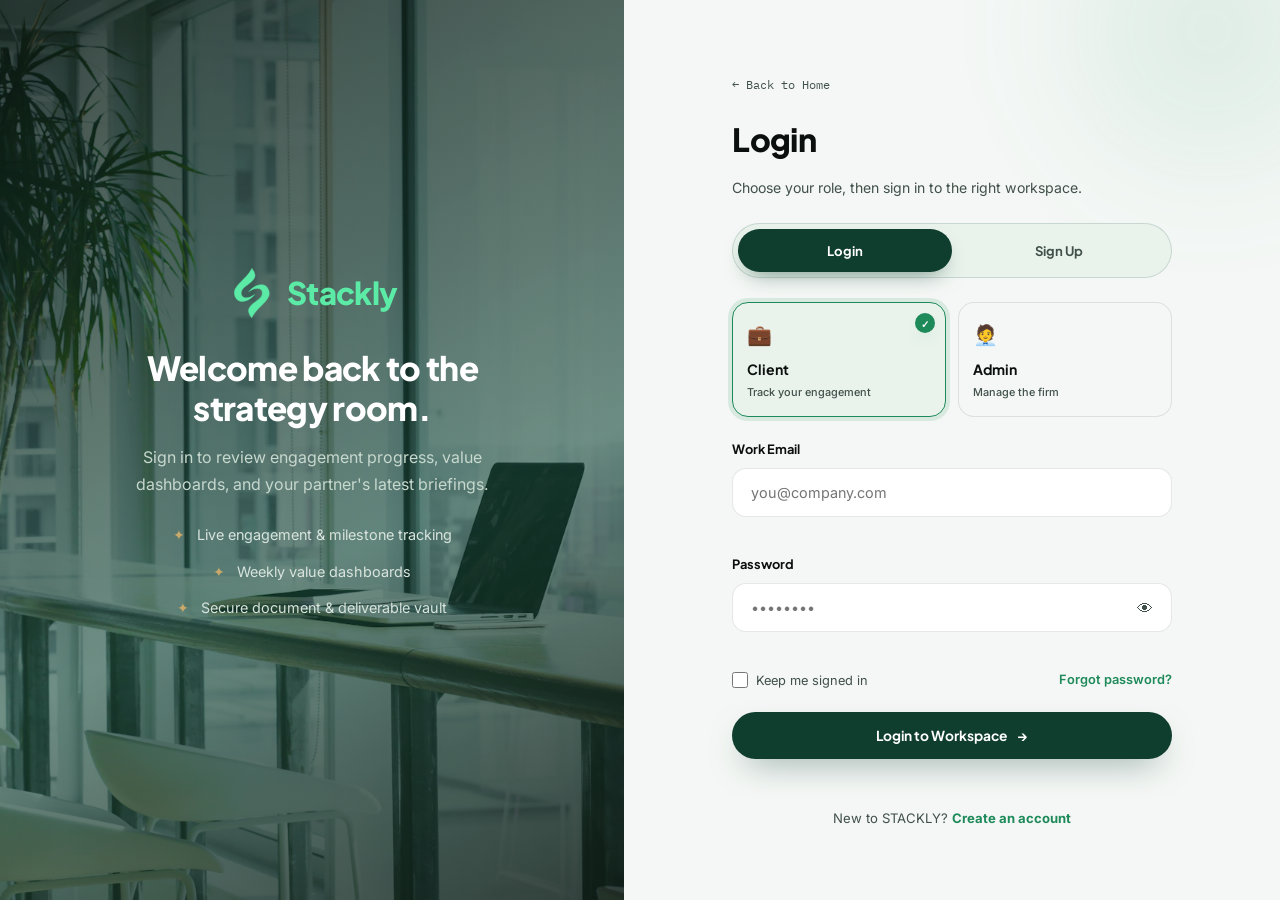
==== commit 64b7d0a6: "third commit" ====
--- a/client-dashboard.html
+++ b/client-dashboard.html
@@ -5,6 +5,15 @@
 <meta name="viewport" content="width=device-width, initial-scale=1.0">
 <title>Client Dashboard — STACKLY</title>
 <link rel="stylesheet" href="css/style.css">
+<!-- session gate: runs before paint so a signed-out visitor never sees the workspace -->
+<script>
+(function () {
+  var p = null;
+  try { p = JSON.parse(localStorage.getItem('stackly.user') || 'null'); } catch (err) { p = null; }
+  if (!p || !p.email) location.replace('login.html');
+  else if (p.role !== 'client') location.replace('admin-dashboard.html');
+})();
+</script>
 </head>
 <body class="dash-body">
 <aside class="dash-side">
@@ -42,12 +51,13 @@
 <main class="dash-main">
   <div class="dash-topbar">
     <div class="dash-topbar-left">
-      <button class="icon-btn dash-menu-toggle" aria-label="Toggle sidebar">☰</button>
+      <a href="client-dashboard.html" class="logo dash-topbar-logo"><span class="mark">◆</span>Stack<span class="tail">ly</span></a>
       <h1 data-title>Welcome back, <span>Priya</span> — Meridian Retail Group</h1>
     </div>
     <div class="dash-user">
       <button class="icon-btn" onclick="location.href='404dash.html'" aria-label="Notifications">🔔</button>
       <button class="icon-btn" onclick="location.href='404dash.html'" aria-label="Messages">💬</button>
+      <button class="icon-btn dash-menu-toggle" aria-label="Toggle sidebar">☰</button>
       <span class="avatar">PR</span>
     </div>
   </div>
--- a/css/style.css
+++ b/css/style.css
@@ -507,7 +507,16 @@
 .auth-foot{text-align:center;margin-top:20px;font-size:.82rem;color:var(--slate);}
 .auth-foot a{color:var(--em);font-weight:700;}
 .role-msg{text-align:left;margin-bottom:4px;}
-.form-status{display:block;text-align:center;margin-top:14px;min-height:1.2em;}
+.form-status{display:block;text-align:center;margin-top:14px;min-height:1.2em;opacity:1;transition:opacity .35s var(--ease);}
+/* success notes fade out on their own after a few seconds */
+.form-status.is-fading{opacity:0;}
+/* On light panels the mint used by the dark newsletter band washes out —
+   use a deeper green/red with a tinted pill so the result is unmissable. */
+.contact-card .form-status:not(:empty),.auth-card .form-status:not(:empty){
+  padding:12px 16px;border-radius:12px;font-size:.82rem;font-weight:600;line-height:1.45;margin-top:16px;}
+.contact-card .form-status.ok,.auth-card .form-status.ok{color:#0A6B44;background:rgba(30,138,90,.13);border:1px solid rgba(30,138,90,.36);}
+.contact-card .form-status.err,.auth-card .form-status.err{color:#AE1F26;background:rgba(229,72,77,.1);border:1px solid rgba(229,72,77,.32);}
+.form-field.ok .field-msg{color:#12805B;}
 
 /* terms & conditions checkbox */
 .terms-field{margin:4px 0 20px;}
@@ -529,7 +538,7 @@
 
 /* ---------- Dashboards (light, green accents) ---------- */
 .dash-body{display:flex;min-height:100vh;background:var(--cloud);color:var(--ink);}
-.dash-side{width:262px;flex:none;background:var(--pine);border-right:1px solid var(--line);display:flex;flex-direction:column;padding:26px 18px;position:sticky;top:0;height:100vh;height:100svh;overflow-y:auto;overscroll-behavior:contain;scrollbar-width:thin;scrollbar-color:rgba(255,255,255,.2) transparent;transition:margin .4s var(--ease);}
+.dash-side{width:262px;flex:none;background:var(--pine);border-right:1px solid var(--line);display:flex;flex-direction:column;padding:26px 18px;position:sticky;top:0;height:100vh;height:100svh;overflow-y:auto;overflow-x:hidden;overscroll-behavior:contain;scrollbar-width:thin;scrollbar-color:rgba(255,255,255,.2) transparent;transition:margin .4s var(--ease);}
 .dash-side .logo{margin-bottom:20px;padding-left:8px;flex:none;}
 .side-close{display:none;position:absolute;top:16px;right:14px;width:38px;height:38px;border-radius:12px;background:rgba(255,255,255,.1);
   border:1px solid var(--glass-brd);color:#fff;font-size:.95rem;z-index:3;transition:background .3s var(--ease),transform .3s var(--ease),border-color .3s;}
@@ -559,11 +568,13 @@
 .dash-nav a.logout{color:#FFB9BD;background:rgba(229,72,77,.14);border:1px solid rgba(229,72,77,.34);margin-top:6px;}
 .dash-nav a.logout:hover{background:#E5484D;color:#fff;border-color:transparent;transform:translateX(4px);box-shadow:0 14px 26px -14px rgba(229,72,77,.9);}
 .side-bottom{margin-top:auto;border-top:1px solid var(--line);padding-top:16px;flex:none;}
-.dash-main{flex:1;padding:30px 34px;min-width:0;}
+.dash-main{flex:1;padding:30px 34px;min-width:0;max-width:100%;overflow-x:hidden;overflow-x:clip;}
 .dash-side::-webkit-scrollbar{width:6px;}
 .dash-side::-webkit-scrollbar-thumb{background:rgba(255,255,255,.18);border-radius:6px;}
 .dash-topbar{display:flex;justify-content:space-between;align-items:center;gap:18px;flex-wrap:wrap;margin-bottom:28px;}
 .dash-topbar-left{display:flex;gap:14px;align-items:center;min-width:0;}
+/* brand in the topbar — mobile only, the sidebar carries it on desktop */
+.dash-topbar-logo{display:none;}
 /* greeting block — mobile only */
 .dash-welcome{display:none;background:var(--paper);border:1px solid var(--line-dark);border-radius:var(--r-md);padding:16px 18px;margin-bottom:20px;
   box-shadow:0 18px 36px -30px rgba(8,25,18,.35);}
@@ -741,9 +752,12 @@
   .dash-menu-toggle{display:grid;place-items:center;}
   .dash-main{padding:22px 5%;}
   .stat-grid{grid-template-columns:repeat(2,1fr);}
-  /* header keeps only the hamburger + avatar; greeting drops below it */
+  /* header: logo on the left, hamburger + avatar on the right; greeting drops below it */
   .dash-topbar h1{display:none;}
-  .dash-user .icon-btn{display:none;}
+  .dash-user .icon-btn:not(.dash-menu-toggle){display:none;}
+  .dash-topbar-logo{display:flex;font-size:1.5rem;}
+  .dash-topbar-logo .mark{width:40px;height:40px;}
+  .dash-topbar-logo span.tail{margin-left:-8px;}
   .dash-welcome{display:block;}
   .doc-grid{grid-template-columns:1fr;}
 }
@@ -1058,8 +1072,24 @@
 .logo{flex:none;white-space:nowrap;}
 .head-in{gap:14px;}
 
-/* fluid media + no accidental horizontal scroll anywhere */
+/* ---------- No horizontal scroll, anywhere ----------
+   `clip` (with a `hidden` fallback) contains stray overflow without turning
+   these into scroll containers — which would break position:sticky. */
 html,body{max-width:100%;}
+/* body's value propagates to the viewport while html stays visible, so the
+   sticky header / sidebar / auth panel keep working. `clip` is preferred;
+   `hidden` stays as the fallback for older engines. */
+body{overflow-x:hidden;overflow-x:clip;}
+section,.foot-top,.dash-view,.dash-topbar{overflow-x:hidden;overflow-x:clip;}
+/* grid/flex children default to min-width:auto and can push a track wider
+   than its container — long words, tables and hover shifts all do it */
+.stat-grid>*,.stat-grid4>*,.svc-grid>*,.case-grid>*,.ins-grid>*,.val-grid>*,
+.team-grid>*,.price-grid>*,.proc-grid>*,.doc-grid>*,.dash-cols>*,
+.contact-grid>*,.foot-top>*,.nl-box>*,.form-row>*{min-width:0;}
+.table-scroll{max-width:100%;-webkit-overflow-scrolling:touch;}
+.dash-topbar h1{min-width:0;}
+
+/* fluid media */
 img,video,iframe,canvas,svg{max-width:100%;}
 h1,h2,h3,h4,p,li,td,th,label,summary{overflow-wrap:break-word;}
 .side-mail,.foot-contact a,.auth-foot,.form-status,.field-msg,.nl-msg,.info-tile span{overflow-wrap:anywhere;}
